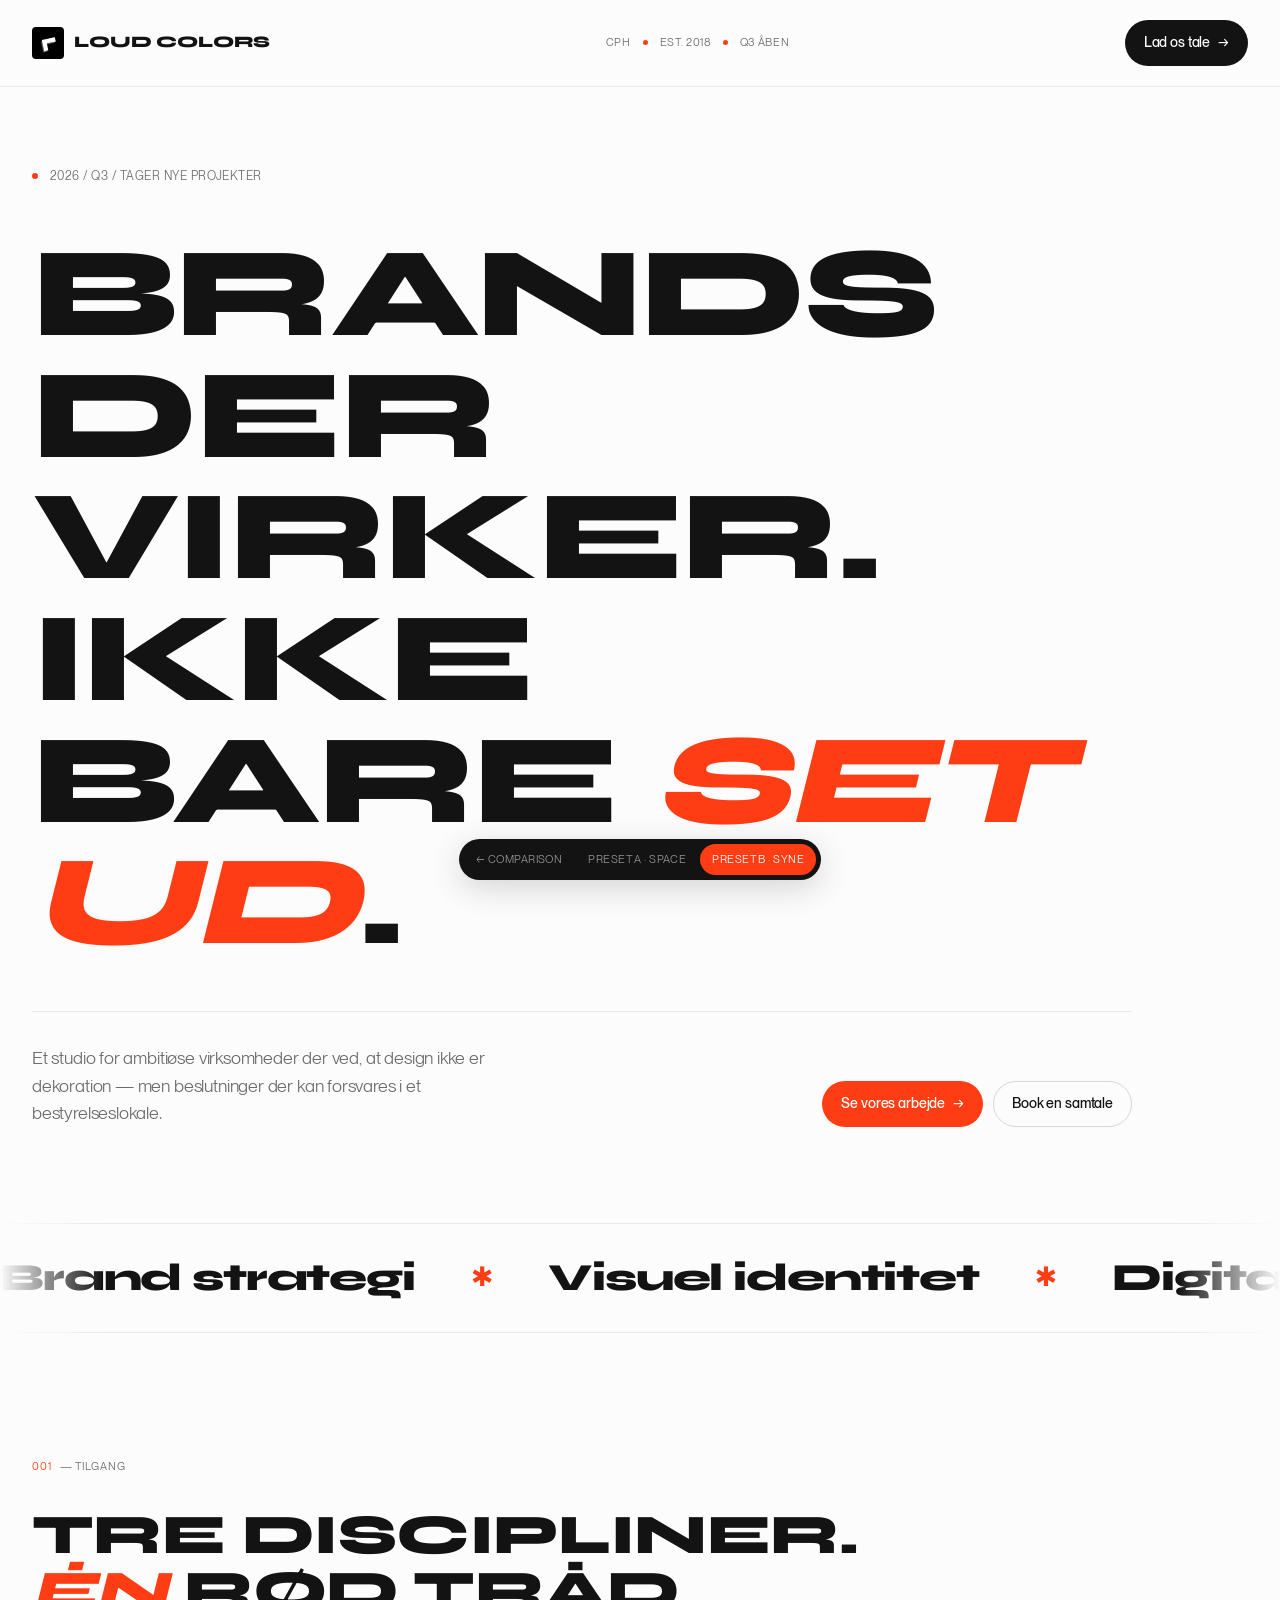
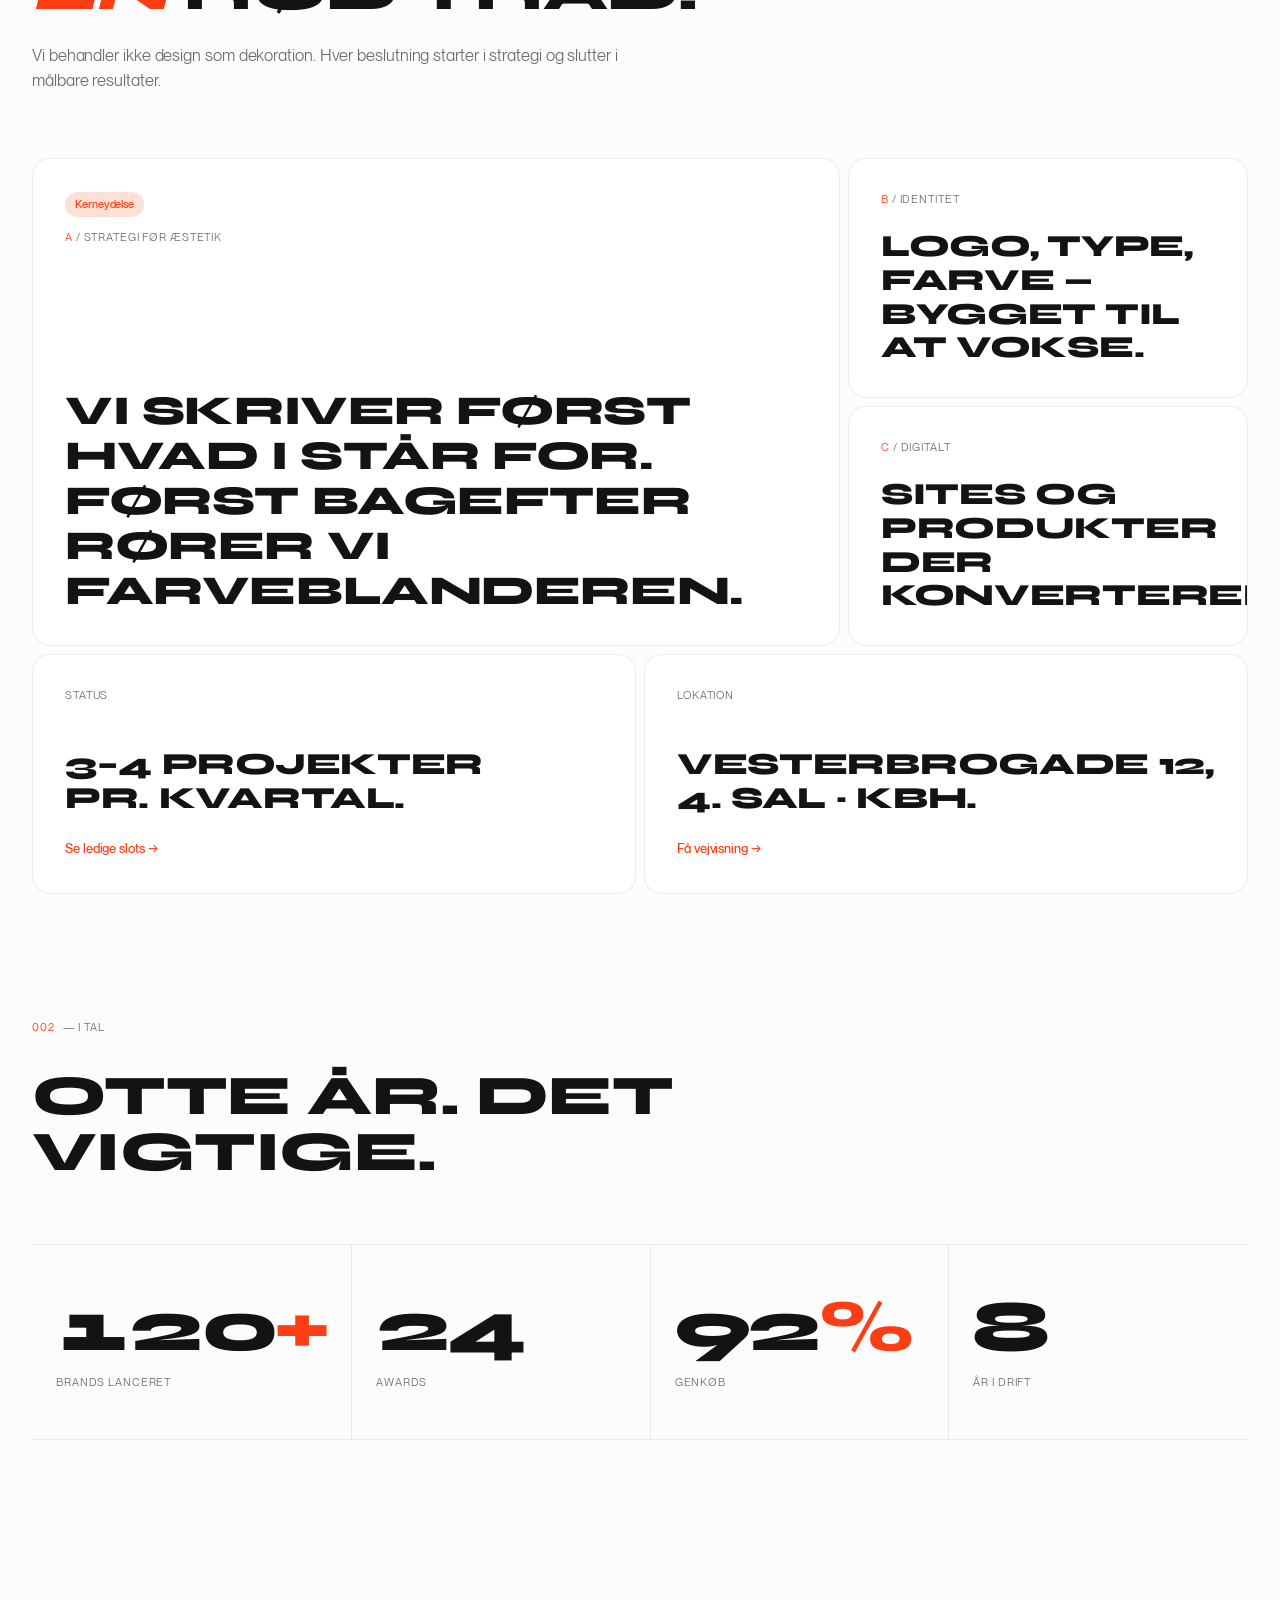
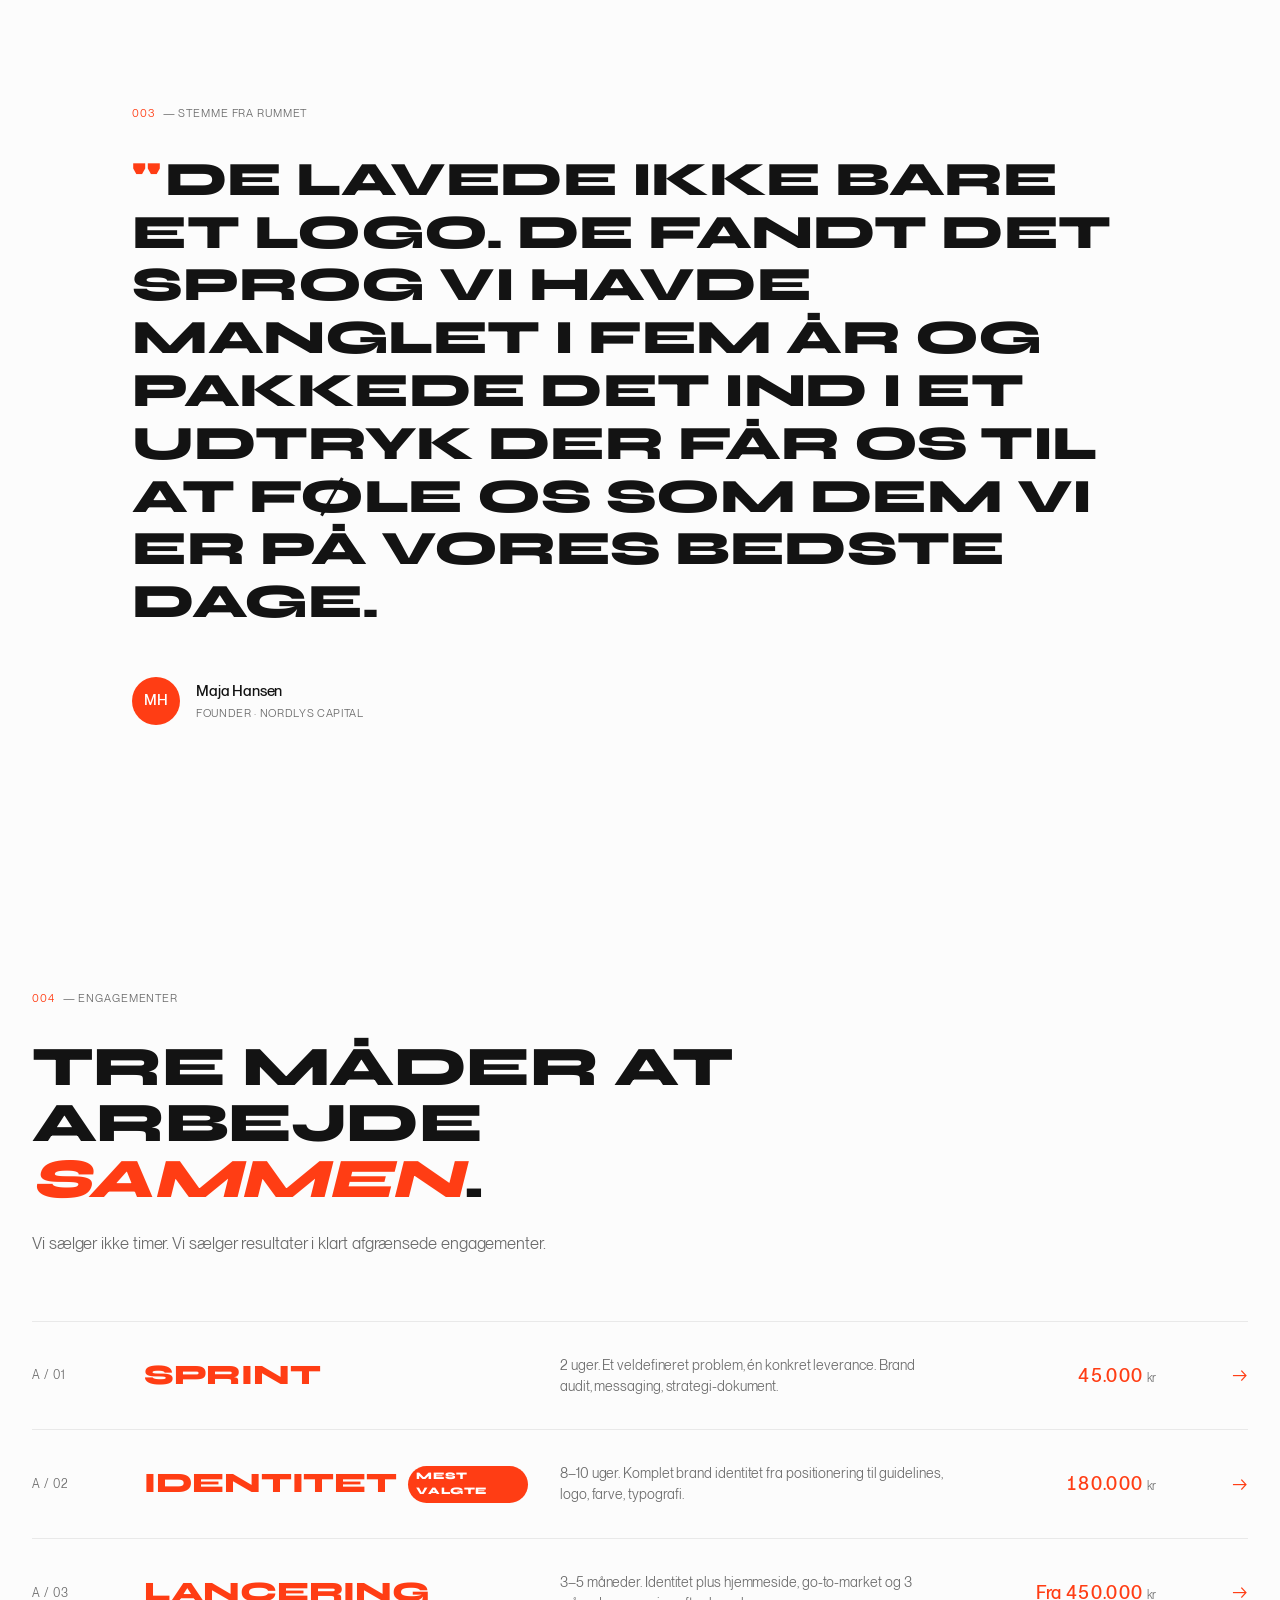
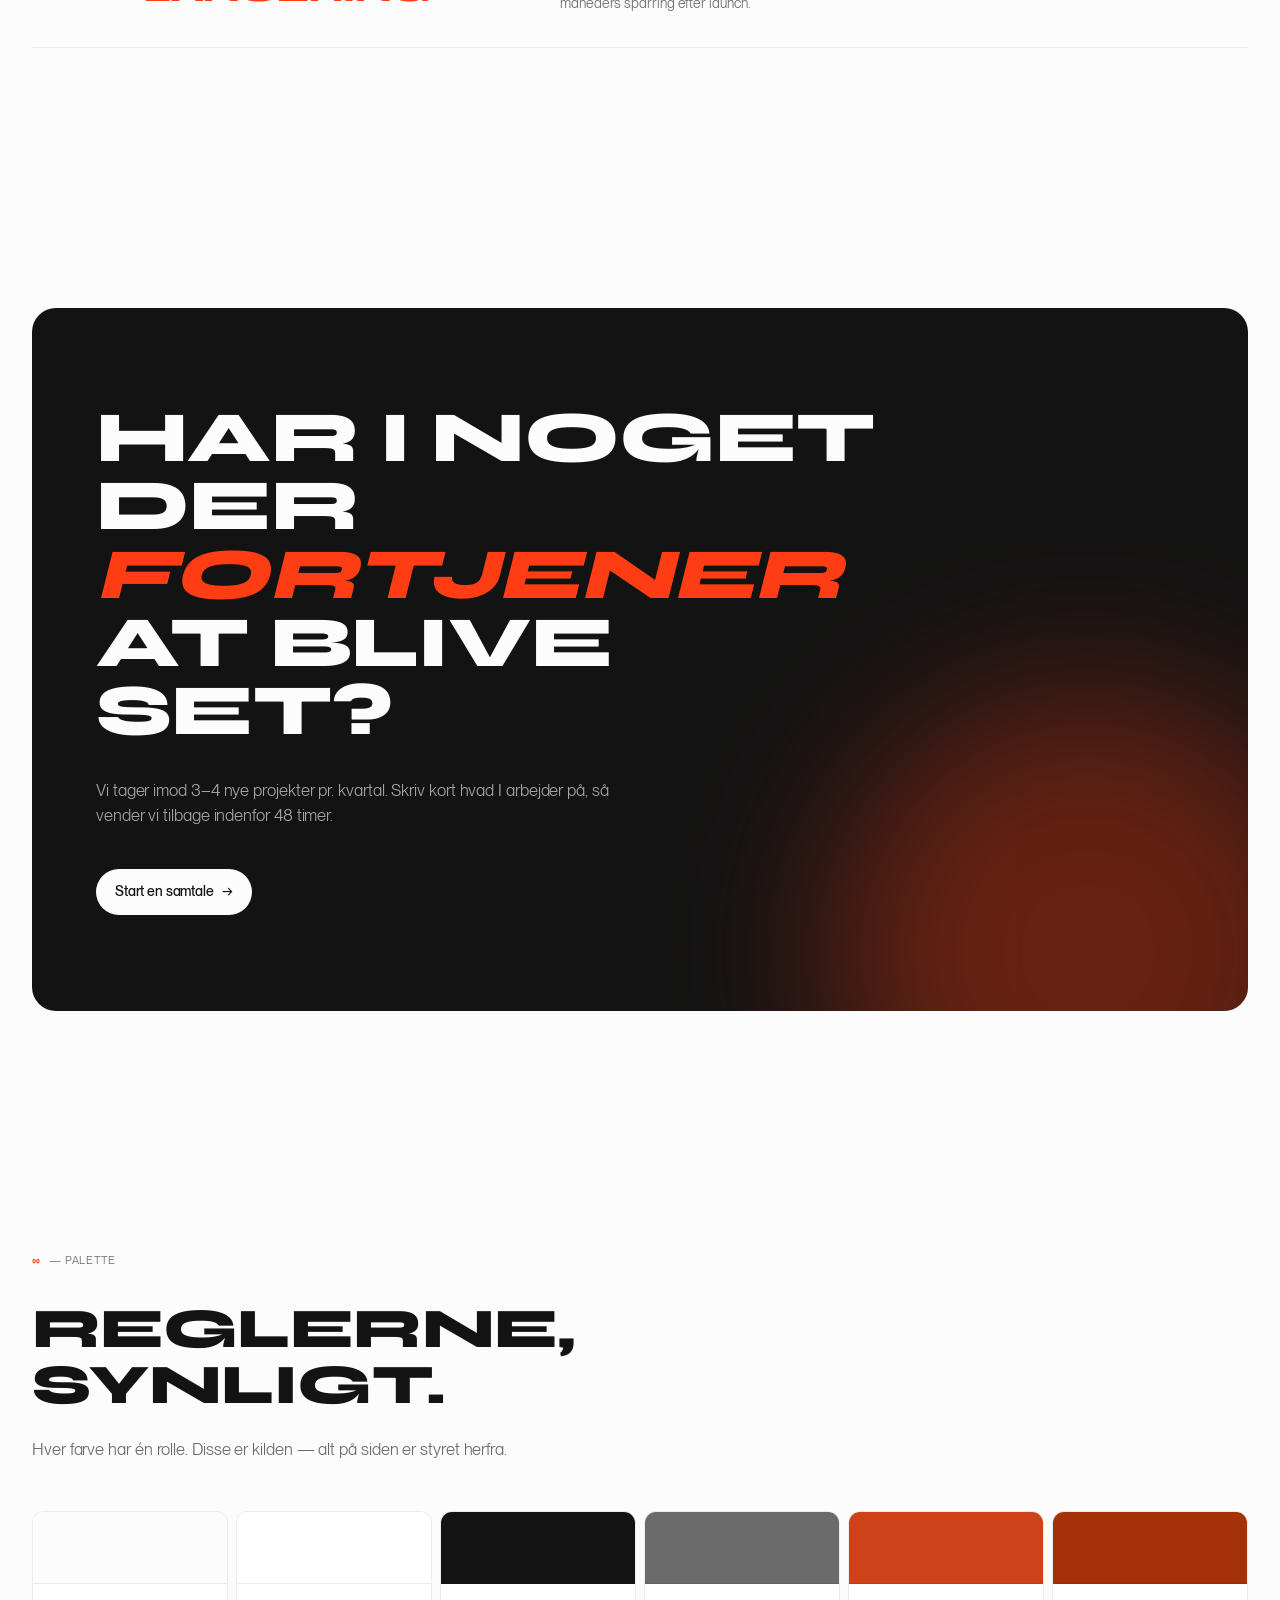
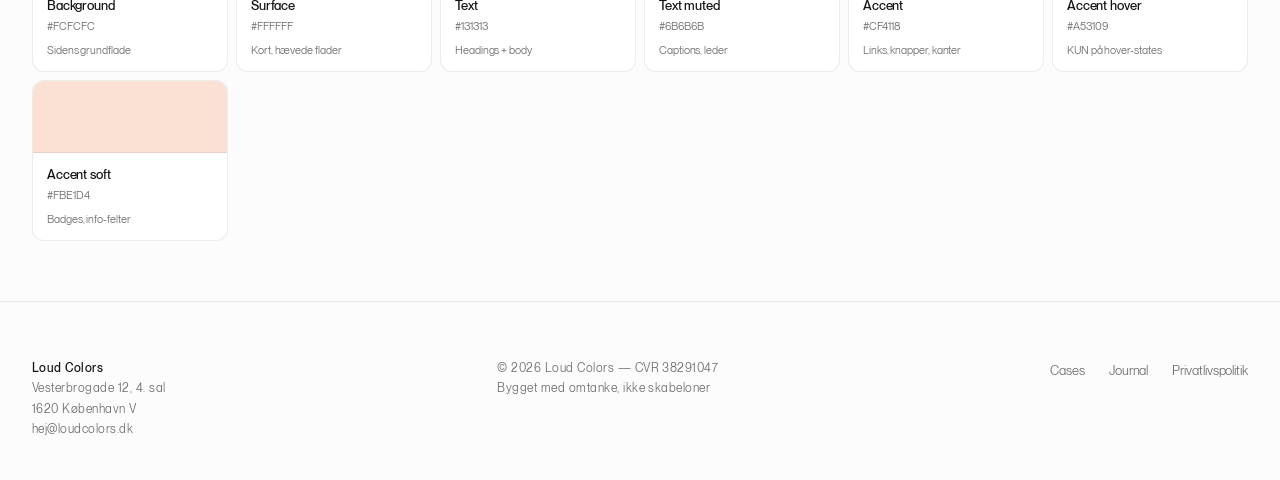
==== preview-loud-syne.html @ 5c03e39b "Rebuild Loud Colors comparison: two full-layout previews side-by-side via iframes" ====
<!DOCTYPE html>
<html lang="da">
<head>
  <meta charset="UTF-8">
  <meta name="viewport" content="width=device-width, initial-scale=1.0">
  <title>Loud Colors · Preset B (Syne + PP Neue)</title>
  <link rel="stylesheet" href="styles.css">
  <style>
    @font-face {
      font-family: 'Syne';
      src: url('fonts/Syne-ExtraBold.ttf') format('truetype');
      font-weight: 800; font-display: swap;
    }
    /* PALETTE — Loud Colors / Preset B · Syne + PP Neue + Abstract mark */
    :root {
      --bg:            #FCFCFC;
      --surface:       #FFFFFF;
      --text:          #131313;
      --text-muted:    #6B6B6B;
      --accent:        #FF3D14;
      --accent-hover:  #D62E0B;
      --accent-soft:   #FFE0D6;
      --border:        rgba(19, 19, 19, 0.08);
      --border-strong: rgba(19, 19, 19, 0.16);
      --font-heading:  'Syne', -apple-system, system-ui, sans-serif;
      --font-body:     'PP Neue Montreal', -apple-system, system-ui, sans-serif;
    }
    /* Syne headlines: uppercase, tighter line-height */
    .hero h1,
    .section-title,
    .cta-card h2,
    .engagement-name,
    .cell h3,
    .quote-text {
      text-transform: uppercase;
      letter-spacing: -0.01em;
    }
    .hero h1 { letter-spacing: -0.02em; line-height: 0.95; }
    /* Loud Colors mark + wordmark logo i nav */
    .logo-mark-block {
      display: inline-flex; align-items: center; gap: 10px;
      text-decoration: none; color: var(--text);
    }
    .logo-mark-svg {
      width: 32px; height: 32px;
      display: inline-block;
      background: #000;
      border-radius: 4px;
      padding: 4px;
    }
    .logo-mark-svg svg { width: 100%; height: 100%; display: block; }
    .logo-mark-text {
      font-family: 'Syne', sans-serif;
      font-weight: 800; font-size: 16px;
      letter-spacing: -0.01em;
      color: var(--text);
      text-transform: uppercase;
    }
  </style>
</head>
<body>

  <nav>
    <div class="container nav-inner">
      <a href="#" class="logo-mark-block">
        <span class="logo-mark-svg">
          <svg viewBox="0 0 80 80" xmlns="http://www.w3.org/2000/svg" aria-label="Loud Colors mark">
            <g transform="rotate(-12 40 40)">
              <polygon points="18,30 62,30 62,44 32,44 32,68 18,68" fill="rgba(255,255,255,0.35)"/>
              <polygon points="22,26 66,26 66,40 36,40 36,64 22,64" fill="#FCFCFC"/>
              <polygon points="48,26 66,26 66,40 56,40" fill="rgba(255,255,255,0.55)"/>
            </g>
          </svg>
        </span>
        <span class="logo-mark-text">Loud Colors</span>
      </a>
      <div class="nav-meta">
        <span>CPH</span>
        <span class="nav-meta-dot"></span>
        <span>EST. 2018</span>
        <span class="nav-meta-dot"></span>
        <span>Q3 åben</span>
      </div>
      <a href="#kontakt" class="btn btn-primary">Lad os tale <span class="arrow">→</span></a>
    </div>
  </nav>

  <header class="hero">
    <div class="container">
      <div class="hero-meta">
        <span class="hero-meta-dot"></span>
        <span>2026 / Q3 / Tager nye projekter</span>
      </div>
      <h1>Brands der<br>virker. Ikke<br>bare <em>set ud</em>.</h1>
      <div class="hero-bottom">
        <p class="hero-lede">Et studio for ambitiøse virksomheder der ved, at design ikke er dekoration — men beslutninger der kan forsvares i et bestyrelseslokale.</p>
        <div class="hero-actions">
          <a href="#tilgang" class="btn btn-accent">Se vores arbejde <span class="arrow">→</span></a>
          <a href="#kontakt" class="btn btn-secondary">Book en samtale</a>
        </div>
      </div>
    </div>
  </header>

  <div class="marquee">
    <div class="marquee-track">
      <span>Brand strategi</span><span class="ast">✱</span>
      <span>Visuel identitet</span><span class="ast">✱</span>
      <span>Digitalt design</span><span class="ast">✱</span>
      <span>Art direction</span><span class="ast">✱</span>
      <span>Editorial design</span><span class="ast">✱</span>
      <span>Type design</span><span class="ast">✱</span>
      <span>Brand strategi</span><span class="ast">✱</span>
      <span>Visuel identitet</span><span class="ast">✱</span>
      <span>Digitalt design</span><span class="ast">✱</span>
      <span>Art direction</span><span class="ast">✱</span>
      <span>Editorial design</span><span class="ast">✱</span>
      <span>Type design</span><span class="ast">✱</span>
    </div>
  </div>

  <section id="tilgang">
    <div class="container">
      <div class="section-meta"><span class="section-meta-num">001</span> — Tilgang</div>
      <h2 class="section-title">Tre discipliner. <em>Én</em> rød tråd.</h2>
      <p class="section-intro">Vi behandler ikke design som dekoration. Hver beslutning starter i strategi og slutter i målbare resultater.</p>

      <div class="bento">
        <div class="cell cell-1">
          <div>
            <div class="cell-tag">Kerneydelse</div>
            <div class="cell-label"><span class="num">A</span> / Strategi før æstetik</div>
          </div>
          <h3>Vi skriver først hvad I står for. Først bagefter rører vi farveblanderen.</h3>
        </div>

        <div class="cell cell-2">
          <div class="cell-label"><span class="num">B</span> / Identitet</div>
          <h3>Logo, type, farve — bygget til at vokse.</h3>
        </div>

        <div class="cell cell-3">
          <div class="cell-label"><span class="num">C</span> / Digitalt</div>
          <h3>Sites og produkter der konverterer.</h3>
        </div>

        <div class="cell cell-4">
          <div class="cell-label">Status</div>
          <div>
            <h3>3–4 projekter<br>pr. kvartal.</h3>
            <a href="#" class="cell-link">Se ledige slots →</a>
          </div>
        </div>

        <div class="cell cell-5">
          <div class="cell-label">Lokation</div>
          <div>
            <h3>Vesterbrogade 12,<br>4. sal · KBH.</h3>
            <a href="#" class="cell-link">Få vejvisning →</a>
          </div>
        </div>
      </div>
    </div>
  </section>

  <section style="padding-top: 0;">
    <div class="container">
      <div class="section-meta"><span class="section-meta-num">002</span> — I tal</div>
      <h2 class="section-title">Otte år. Det vigtige.</h2>

      <div class="numbers-band">
        <div class="number">
          <div class="number-value">120<em>+</em></div>
          <div class="number-label">Brands lanceret</div>
        </div>
        <div class="number">
          <div class="number-value">24</div>
          <div class="number-label">Awards</div>
        </div>
        <div class="number">
          <div class="number-value">92<em>%</em></div>
          <div class="number-label">Genkøb</div>
        </div>
        <div class="number">
          <div class="number-value">8</div>
          <div class="number-label">År i drift</div>
        </div>
      </div>
    </div>
  </section>

  <section class="quote-section">
    <div class="container-narrow">
      <div class="section-meta"><span class="section-meta-num">003</span> — Stemme fra rummet</div>
      <p class="quote-text">De lavede ikke bare et logo. De fandt det sprog vi havde manglet i fem år og pakkede det ind i et udtryk der får os til at føle os som dem vi er på vores bedste dage.</p>
      <div class="quote-author">
        <div class="quote-avatar">MH</div>
        <div>
          <div class="quote-name">Maja Hansen</div>
          <div class="quote-role">Founder · Nordlys Capital</div>
        </div>
      </div>
    </div>
  </section>

  <section id="engagementer">
    <div class="container">
      <div class="section-meta"><span class="section-meta-num">004</span> — Engagementer</div>
      <h2 class="section-title">Tre måder at arbejde <em>sammen</em>.</h2>
      <p class="section-intro">Vi sælger ikke timer. Vi sælger resultater i klart afgrænsede engagementer.</p>

      <div class="engagements">
        <a href="#" class="engagement">
          <div class="engagement-num">A / 01</div>
          <div class="engagement-name">Sprint</div>
          <div class="engagement-desc">2 uger. Et veldefineret problem, én konkret leverance. Brand audit, messaging, strategi-dokument.</div>
          <div class="engagement-price">45.000 <em>kr</em></div>
          <div class="engagement-arrow">→</div>
        </a>
        <a href="#" class="engagement engagement-featured">
          <div class="engagement-num">A / 02</div>
          <div class="engagement-name">Identitet</div>
          <div class="engagement-desc">8–10 uger. Komplet brand identitet fra positionering til guidelines, logo, farve, typografi.</div>
          <div class="engagement-price">180.000 <em>kr</em></div>
          <div class="engagement-arrow">→</div>
        </a>
        <a href="#" class="engagement">
          <div class="engagement-num">A / 03</div>
          <div class="engagement-name">Lancering</div>
          <div class="engagement-desc">3–5 måneder. Identitet plus hjemmeside, go-to-market og 3 måneders sparring efter launch.</div>
          <div class="engagement-price">Fra 450.000 <em>kr</em></div>
          <div class="engagement-arrow">→</div>
        </a>
      </div>
    </div>
  </section>

  <section class="cta-section" id="kontakt">
    <div class="container">
      <div class="cta-card">
        <h2>Har I noget der <em>fortjener</em> at blive set?</h2>
        <p>Vi tager imod 3–4 nye projekter pr. kvartal. Skriv kort hvad I arbejder på, så vender vi tilbage indenfor 48 timer.</p>
        <a href="mailto:hej@loudcolors.dk" class="btn btn-primary">Start en samtale <span class="arrow">→</span></a>
      </div>
    </div>
  </section>

  <section class="palette-section">
    <div class="container">
      <div class="section-meta"><span class="section-meta-num">∞</span> — Palette</div>
      <h2 class="section-title">Reglerne, synligt.</h2>
      <p class="section-intro">Hver farve har én rolle. Disse er kilden — alt på siden er styret herfra.</p>
      <div class="palette-grid">
        <div class="palette-item"><div class="palette-swatch" style="background: #FCFCFC;"></div><div class="palette-info"><div class="palette-name">Background</div><div class="palette-hex">#FCFCFC</div><div class="palette-use">Sidens grundflade</div></div></div>
        <div class="palette-item"><div class="palette-swatch" style="background: #FFFFFF;"></div><div class="palette-info"><div class="palette-name">Surface</div><div class="palette-hex">#FFFFFF</div><div class="palette-use">Kort, hævede flader</div></div></div>
        <div class="palette-item"><div class="palette-swatch" style="background: #131313;"></div><div class="palette-info"><div class="palette-name">Text</div><div class="palette-hex">#131313</div><div class="palette-use">Headings + body</div></div></div>
        <div class="palette-item"><div class="palette-swatch" style="background: #6B6B6B;"></div><div class="palette-info"><div class="palette-name">Text muted</div><div class="palette-hex">#6B6B6B</div><div class="palette-use">Captions, leder</div></div></div>
        <div class="palette-item"><div class="palette-swatch" style="background: #CF4118;"></div><div class="palette-info"><div class="palette-name">Accent</div><div class="palette-hex">#CF4118</div><div class="palette-use">Links, knapper, kanter</div></div></div>
        <div class="palette-item"><div class="palette-swatch" style="background: #A53109;"></div><div class="palette-info"><div class="palette-name">Accent hover</div><div class="palette-hex">#A53109</div><div class="palette-use">KUN på hover-states</div></div></div>
        <div class="palette-item"><div class="palette-swatch" style="background: #FBE1D4;"></div><div class="palette-info"><div class="palette-name">Accent soft</div><div class="palette-hex">#FBE1D4</div><div class="palette-use">Badges, info-felter</div></div></div>
      </div>
    </div>
  </section>

  <footer>
    <div class="container footer-inner">
      <div class="footer-block">
        <strong>Loud Colors</strong><br>
        Vesterbrogade 12, 4. sal<br>
        1620 København V<br>
        hej@loudcolors.dk
      </div>
      <div class="footer-block">
        © 2026 Loud Colors — CVR 38291047<br>
        Bygget med omtanke, ikke skabeloner
      </div>
      <ul class="footer-links">
        <li><a href="#">Cases</a></li>
        <li><a href="#">Journal</a></li>
        <li><a href="#">Privatlivspolitik</a></li>
      </ul>
    </div>
  </footer>

  <div class="variant-nav">
    <a href="compare-loud.html">← Comparison</a>
    <a href="preview-loud-space.html">Preset A · Space</a>
    <a href="preview-loud-syne.html" class="active">Preset B · Syne</a>
  </div>

</body>
</html>
---- styles.css ----
/* =========================================================
   ATELIER — Shared modern stylesheet
   Self-hosted PP Neue Montreal + system. Layout/components
   reference CSS variables defined per-page in :root.
   ========================================================= */

@font-face {
  font-family: 'PP Neue Montreal';
  src: url('fonts/PPNeueMontreal-Book.woff2') format('woff2');
  font-weight: 400;
  font-style: normal;
  font-display: swap;
}
@font-face {
  font-family: 'PP Neue Montreal';
  src: url('fonts/PPNeueMontreal-Medium.woff2') format('woff2');
  font-weight: 500;
  font-style: normal;
  font-display: swap;
}

/* Font defaults — kan overrides via font-switcher (script.js + localStorage) */
:root {
  --font-heading: 'PP Neue Montreal', -apple-system, BlinkMacSystemFont, system-ui, sans-serif;
  --font-body:    'PP Neue Montreal', -apple-system, BlinkMacSystemFont, system-ui, sans-serif;
  --font-mono:    var(--font-mono);
}

* { box-sizing: border-box; margin: 0; padding: 0; }
html { scroll-behavior: smooth; }

body {
  background: var(--bg);
  color: var(--text);
  font-family: var(--font-body);
  font-size: 16px;
  line-height: 1.55;
  letter-spacing: -0.005em;
  -webkit-font-smoothing: antialiased;
  -moz-osx-font-smoothing: grayscale;
  font-feature-settings: 'ss01', 'ss02', 'ss03';
}

/* Apply heading font til alle display-elementer */
.hero h1,
.section-title,
.cell h3,
.number-value,
.quote-text,
.engagement-name,
.cta-card h2,
.plan-price,
.marquee-track,
.logo {
  font-family: var(--font-heading);
}

.container { max-width: 1320px; margin: 0 auto; padding: 0 32px; }
.container-narrow { max-width: 1080px; margin: 0 auto; padding: 0 32px; }

a { color: var(--accent); text-decoration: none; transition: color 0.15s; }
a:hover { color: var(--accent-hover); }

.mono { font-family: var(--font-mono); }

/* ===== NAVIGATION (minimal, floating) ===== */
nav {
  position: sticky; top: 0; z-index: 10;
  padding: 20px 0;
  background: color-mix(in srgb, var(--bg) 88%, transparent);
  backdrop-filter: blur(14px);
  -webkit-backdrop-filter: blur(14px);
  border-bottom: 1px solid var(--border);
}
.nav-inner { display: flex; align-items: center; justify-content: space-between; gap: 24px; }
.logo {
  display: inline-flex; align-items: baseline; gap: 4px;
  font-size: 17px; font-weight: 500; letter-spacing: -0.02em;
  color: var(--text);
}
.logo:hover { color: var(--text); }
.logo .asterisk { color: var(--accent); font-size: 22px; line-height: 0; transform: translateY(2px); }
.nav-meta {
  display: none;
  font-family: var(--font-mono);
  font-size: 11px; letter-spacing: 0.06em; text-transform: uppercase;
  color: var(--text-muted);
}
@media (min-width: 720px) { .nav-meta { display: inline-flex; gap: 12px; align-items: center; } }
.nav-meta-dot { width: 5px; height: 5px; border-radius: 50%; background: var(--accent); }

/* ===== BUTTONS ===== */
.btn {
  display: inline-flex; align-items: center; gap: 8px;
  padding: 11px 18px; border-radius: 999px;
  font-size: 14px; font-weight: 500; font-family: inherit;
  letter-spacing: -0.01em;
  cursor: pointer; border: 1px solid transparent;
  transition: background 0.15s, color 0.15s, border-color 0.15s, transform 0.05s;
}
.btn:active { transform: translateY(1px); }
.btn-primary { background: var(--text); color: var(--bg); }
.btn-primary:hover { background: var(--accent); color: var(--surface); }
.btn-secondary { background: transparent; color: var(--text); border-color: var(--border-strong); }
.btn-secondary:hover { background: var(--text); color: var(--bg); border-color: var(--text); }
.btn-accent { background: var(--accent); color: var(--surface); }
.btn-accent:hover { background: var(--accent-hover); color: var(--surface); }
.btn .arrow { transition: transform 0.15s; }
.btn:hover .arrow { transform: translateX(3px); }

/* ===== HERO ===== */
.hero { padding: 80px 0 96px; position: relative; }
.hero-meta {
  display: flex; align-items: center; gap: 12px;
  font-family: var(--font-mono);
  font-size: 12px; letter-spacing: 0.04em; text-transform: uppercase;
  color: var(--text-muted);
  margin-bottom: 48px;
}
.hero-meta-dot { width: 6px; height: 6px; border-radius: 50%; background: var(--accent); animation: pulse 2s infinite; }
@keyframes pulse { 0%,100%{opacity:1} 50%{opacity:0.35} }
.hero h1 {
  font-size: clamp(3rem, 10vw, 8rem);
  font-weight: 500;
  letter-spacing: -0.05em;
  line-height: 0.92;
  margin-bottom: 48px;
  max-width: 1200px;
}
.hero h1 em { color: var(--accent); font-style: italic; }
.hero-bottom {
  display: grid; grid-template-columns: 1fr 1fr; gap: 64px;
  align-items: end; max-width: 1100px;
  border-top: 1px solid var(--border); padding-top: 32px;
}
.hero-lede {
  font-size: clamp(1.05rem, 1.4vw, 1.2rem);
  color: var(--text-muted); max-width: 480px;
  letter-spacing: -0.01em;
}
.hero-actions { display: flex; gap: 10px; flex-wrap: wrap; justify-self: end; }
@media (max-width: 720px) {
  .hero-bottom { grid-template-columns: 1fr; gap: 24px; }
  .hero-actions { justify-self: start; }
}

/* ===== MARQUEE ===== */
.marquee {
  overflow: hidden; position: relative;
  border-top: 1px solid var(--border); border-bottom: 1px solid var(--border);
  padding: 24px 0;
  mask-image: linear-gradient(90deg, transparent, #000 8%, #000 92%, transparent);
  -webkit-mask-image: linear-gradient(90deg, transparent, #000 8%, #000 92%, transparent);
}
.marquee-track {
  display: flex; gap: 56px; align-items: center;
  white-space: nowrap;
  animation: scroll 40s linear infinite;
  font-size: clamp(1.5rem, 3vw, 2.5rem);
  font-weight: 500; letter-spacing: -0.03em;
}
.marquee-track span:not(.ast) { color: var(--text); }
.marquee-track .ast { color: var(--accent); font-size: 0.7em; }
@keyframes scroll {
  from { transform: translateX(0); }
  to { transform: translateX(-50%); }
}

/* ===== SECTIONS (generic) ===== */
section { padding: 120px 0; }
.section-meta {
  display: inline-flex; align-items: center; gap: 8px;
  font-family: var(--font-mono);
  font-size: 11px; letter-spacing: 0.08em; text-transform: uppercase;
  color: var(--text-muted); margin-bottom: 32px;
}
.section-meta-num { color: var(--accent); }
.section-title {
  font-size: clamp(2rem, 5vw, 3.5rem);
  font-weight: 500; letter-spacing: -0.035em; line-height: 1.0;
  max-width: 880px; margin-bottom: 24px;
}
.section-title em { color: var(--accent); font-style: italic; }
.section-intro {
  color: var(--text-muted); max-width: 620px;
  font-size: clamp(1rem, 1.3vw, 1.1rem); letter-spacing: -0.005em;
}

/* ===== BENTO GRID (asymmetric, modern) ===== */
.bento {
  display: grid;
  grid-template-columns: repeat(6, 1fr);
  grid-auto-rows: minmax(240px, auto);
  gap: 8px;
  margin-top: 64px;
}
.cell {
  background: var(--surface);
  border: 1px solid var(--border);
  border-radius: 18px;
  padding: 32px;
  display: flex; flex-direction: column; justify-content: space-between;
  transition: border-color 0.2s, transform 0.2s;
  position: relative; overflow: hidden;
}
.cell:hover { border-color: var(--accent); }
.cell-1 { grid-column: span 4; grid-row: span 2; }
.cell-2 { grid-column: span 2; }
.cell-3 { grid-column: span 2; }
.cell-4 { grid-column: span 3; }
.cell-5 { grid-column: span 3; }
.cell-label {
  font-family: var(--font-mono);
  font-size: 11px; letter-spacing: 0.08em; text-transform: uppercase;
  color: var(--text-muted);
}
.cell-label .num { color: var(--accent); }
.cell h3 {
  font-size: clamp(1.3rem, 2.4vw, 2rem);
  font-weight: 500; letter-spacing: -0.025em; line-height: 1.1;
  margin-top: auto;
}
.cell-1 h3 { font-size: clamp(1.8rem, 3.2vw, 2.6rem); max-width: 90%; }
.cell p { color: var(--text-muted); font-size: 14.5px; line-height: 1.5; margin-top: 16px; max-width: 90%; }
.cell-link {
  display: inline-flex; align-items: center; gap: 4px;
  margin-top: 24px;
  font-size: 13px; font-weight: 500; color: var(--accent);
  transition: gap 0.15s;
}
.cell-link:hover { gap: 8px; color: var(--accent-hover); }
.cell-tag {
  display: inline-flex; align-items: center; gap: 6px;
  background: var(--accent-soft); color: var(--accent);
  padding: 4px 10px; border-radius: 999px;
  font-size: 11px; font-weight: 500;
  align-self: flex-start; margin-bottom: 12px;
}
@media (max-width: 980px) {
  .bento { grid-template-columns: repeat(2, 1fr); }
  .cell-1, .cell-2, .cell-3, .cell-4, .cell-5 { grid-column: span 2; grid-row: span 1; }
}

/* ===== BIG NUMBERS BAND ===== */
.numbers-band {
  display: grid; grid-template-columns: repeat(4, 1fr);
  border-top: 1px solid var(--border); border-bottom: 1px solid var(--border);
  margin-top: 64px;
}
.number {
  padding: 48px 24px;
  border-right: 1px solid var(--border);
}
.number:last-child { border-right: none; }
.number-value {
  font-size: clamp(2.5rem, 6vw, 4.5rem);
  font-weight: 500; letter-spacing: -0.045em; line-height: 0.95;
  color: var(--text); margin-bottom: 12px;
  font-variant-numeric: tabular-nums;
}
.number-value em { color: var(--accent); font-style: normal; }
.number-label {
  font-family: var(--font-mono);
  font-size: 11px; letter-spacing: 0.08em; text-transform: uppercase;
  color: var(--text-muted);
}
@media (max-width: 720px) {
  .numbers-band { grid-template-columns: repeat(2, 1fr); }
  .number:nth-child(2n) { border-right: none; }
  .number:nth-child(-n+2) { border-bottom: 1px solid var(--border); }
}

/* ===== QUOTE ===== */
.quote-section { padding: 140px 0; }
.quote-text {
  font-size: clamp(1.8rem, 4vw, 3rem);
  font-weight: 500; letter-spacing: -0.035em; line-height: 1.1;
  max-width: 1100px; margin-bottom: 48px;
}
.quote-text::before { content: '"'; color: var(--accent); margin-right: 4px; }
.quote-author { display: flex; align-items: center; gap: 16px; }
.quote-avatar {
  width: 48px; height: 48px; border-radius: 50%;
  background: var(--accent); color: var(--surface);
  display: flex; align-items: center; justify-content: center;
  font-weight: 500; font-size: 15px;
}
.quote-name { font-weight: 500; font-size: 15px; letter-spacing: -0.01em; }
.quote-role {
  font-family: var(--font-mono);
  font-size: 11px; letter-spacing: 0.06em; text-transform: uppercase;
  color: var(--text-muted); margin-top: 2px;
}

/* ===== ENGAGEMENTS (table-style modern list) ===== */
.engagements { margin-top: 64px; border-top: 1px solid var(--border); }
.engagement {
  display: grid; grid-template-columns: 80px 1fr 1fr 180px 60px;
  gap: 32px; align-items: center;
  padding: 32px 0;
  border-bottom: 1px solid var(--border);
  transition: padding 0.2s;
  position: relative;
}
.engagement::before {
  content: ''; position: absolute; left: 0; top: 0; bottom: 0;
  width: 0; background: var(--accent); transition: width 0.2s;
}
.engagement:hover { padding-left: 24px; }
.engagement:hover::before { width: 3px; }
.engagement-num {
  font-family: var(--font-mono);
  font-size: 12px; letter-spacing: 0.06em; color: var(--text-muted);
}
.engagement-name { font-size: clamp(1.3rem, 2.2vw, 1.8rem); font-weight: 500; letter-spacing: -0.025em; }
.engagement-desc { color: var(--text-muted); font-size: 14px; line-height: 1.5; }
.engagement-price { font-size: 18px; font-weight: 500; letter-spacing: -0.02em; text-align: right; font-variant-numeric: tabular-nums; }
.engagement-price em { font-style: normal; font-size: 12px; color: var(--text-muted); font-weight: 400; }
.engagement-arrow {
  display: flex; align-items: center; justify-content: flex-end;
  color: var(--accent); transition: transform 0.15s;
  font-size: 20px;
}
.engagement:hover .engagement-arrow { transform: translateX(6px); }
.engagement-featured .engagement-name { display: inline-flex; align-items: center; gap: 12px; }
.engagement-featured .engagement-name::after {
  content: 'Mest valgte';
  background: var(--accent); color: var(--surface);
  font-size: 10px; font-weight: 500; letter-spacing: 0.06em; text-transform: uppercase;
  padding: 3px 8px; border-radius: 999px;
}
@media (max-width: 900px) {
  .engagement { grid-template-columns: 1fr; gap: 8px; padding: 24px 0; }
  .engagement-arrow, .engagement-num { display: none; }
  .engagement-price { text-align: left; }
}

/* ===== DARK CTA ===== */
.cta-section { padding: 140px 0; }
.cta-card {
  background: var(--text); color: var(--bg);
  padding: 96px 64px; border-radius: 24px;
  position: relative; overflow: hidden;
}
.cta-card::after {
  content: ''; position: absolute;
  bottom: -200px; right: -100px;
  width: 520px; height: 520px; border-radius: 50%;
  background: var(--accent); opacity: 0.35;
  filter: blur(80px);
}
.cta-card h2 {
  font-size: clamp(2.2rem, 6vw, 4.5rem);
  font-weight: 500; letter-spacing: -0.045em; line-height: 0.95;
  max-width: 800px; margin-bottom: 32px;
  position: relative; z-index: 1;
}
.cta-card h2 em { color: var(--accent); font-style: italic; }
.cta-card p {
  font-size: clamp(1rem, 1.3vw, 1.15rem);
  color: rgba(252, 252, 252, 0.62);
  max-width: 540px; margin-bottom: 40px;
  position: relative; z-index: 1;
}
.cta-card .btn { position: relative; z-index: 1; }
.cta-card .btn-primary { background: var(--bg); color: var(--text); }
.cta-card .btn-primary:hover { background: var(--accent); color: var(--surface); }
@media (max-width: 720px) {
  .cta-card { padding: 56px 32px; }
}

/* ===== PALETTE LEGEND ===== */
.palette-section { padding: 96px 0 60px; }
.palette-grid {
  display: grid; grid-template-columns: repeat(auto-fit, minmax(180px, 1fr));
  gap: 8px; margin-top: 48px;
}
.palette-item {
  border: 1px solid var(--border); border-radius: 12px; overflow: hidden;
  background: var(--surface);
}
.palette-swatch { height: 72px; border-bottom: 1px solid var(--border); }
.palette-info { padding: 12px 14px; }
.palette-name { font-size: 13px; font-weight: 500; letter-spacing: -0.01em; }
.palette-hex {
  font-family: var(--font-mono);
  font-size: 11px; color: var(--text-muted); margin: 2px 0 8px;
}
.palette-use { font-size: 11px; color: var(--text-muted); line-height: 1.45; }

/* ===== FOOTER ===== */
footer {
  border-top: 1px solid var(--border);
  padding: 56px 0 40px;
}
.footer-inner {
  display: flex; align-items: flex-start; justify-content: space-between;
  gap: 32px; flex-wrap: wrap;
}
.footer-block {
  font-family: var(--font-mono);
  font-size: 12px; letter-spacing: 0.04em; color: var(--text-muted);
  line-height: 1.7;
}
.footer-block strong { color: var(--text); font-weight: 500; }
.footer-links { display: flex; gap: 24px; list-style: none; }
.footer-links a { color: var(--text-muted); font-size: 13px; }
.footer-links a:hover { color: var(--accent); }

/* ===== VARIANT NAV (fixed bottom switcher) ===== */
.variant-nav {
  position: fixed; bottom: 20px; left: 50%; transform: translateX(-50%);
  background: var(--text); color: var(--bg);
  padding: 5px; border-radius: 999px;
  display: flex; gap: 2px; z-index: 100;
  font-size: 11px; font-family: var(--font-mono);
  letter-spacing: 0.04em; text-transform: uppercase;
  box-shadow: 0 8px 32px rgba(0,0,0,0.16);
  max-width: calc(100vw - 32px);
  overflow-x: auto;
  scrollbar-width: none;
}
.variant-nav::-webkit-scrollbar { display: none; }
.variant-nav a {
  color: rgba(252, 252, 252, 0.55);
  padding: 7px 12px; border-radius: 999px;
  white-space: nowrap; flex-shrink: 0;
  transition: color 0.15s, background 0.15s;
}
.variant-nav a.active { background: var(--accent); color: var(--surface); }
.variant-nav a:hover:not(.active) { color: var(--bg); }

/* ===== FONT SWITCHER (top-right floating panel) ===== */
.font-switcher {
  position: fixed; top: 20px; right: 20px; z-index: 100;
  background: var(--text); color: var(--bg);
  padding: 10px 12px; border-radius: 14px;
  box-shadow: 0 8px 32px rgba(0, 0, 0, 0.16);
  font-family: var(--font-mono);
  font-size: 11px;
  display: flex; flex-direction: column; gap: 6px;
  max-width: calc(100vw - 40px);
}
.font-switcher-row {
  display: flex; align-items: center; gap: 4px; flex-wrap: nowrap;
}
.font-switcher-label {
  font-size: 10px; letter-spacing: 0.08em; text-transform: uppercase;
  color: rgba(252, 252, 252, 0.45);
  width: 42px; flex-shrink: 0;
}
.font-switcher-pill {
  font-family: inherit; font-size: 11px;
  letter-spacing: 0.04em; text-transform: uppercase;
  padding: 5px 10px; border-radius: 999px;
  color: rgba(252, 252, 252, 0.55);
  background: transparent; border: none; cursor: pointer;
  white-space: nowrap; transition: color 0.15s, background 0.15s;
}
.font-switcher-pill:hover:not(.active) { color: var(--bg); }
.font-switcher-pill.active { background: var(--accent); color: var(--surface); }
@media (max-width: 980px) {
  .font-switcher { top: auto; bottom: 80px; right: 12px; padding: 8px 10px; }
  .font-switcher-pill { padding: 4px 8px; font-size: 10px; }
}

/* ===== FOCUS ===== */
a:focus-visible, button:focus-visible {
  outline: 2px solid var(--accent); outline-offset: 3px; border-radius: 4px;
}

/* ===== MOBILE ===== */
@media (max-width: 720px) {
  .container, .container-narrow { padding: 0 20px; }
  .hero { padding: 56px 0 64px; }
  section { padding: 72px 0; }
  .cta-section, .quote-section { padding: 80px 0; }
}
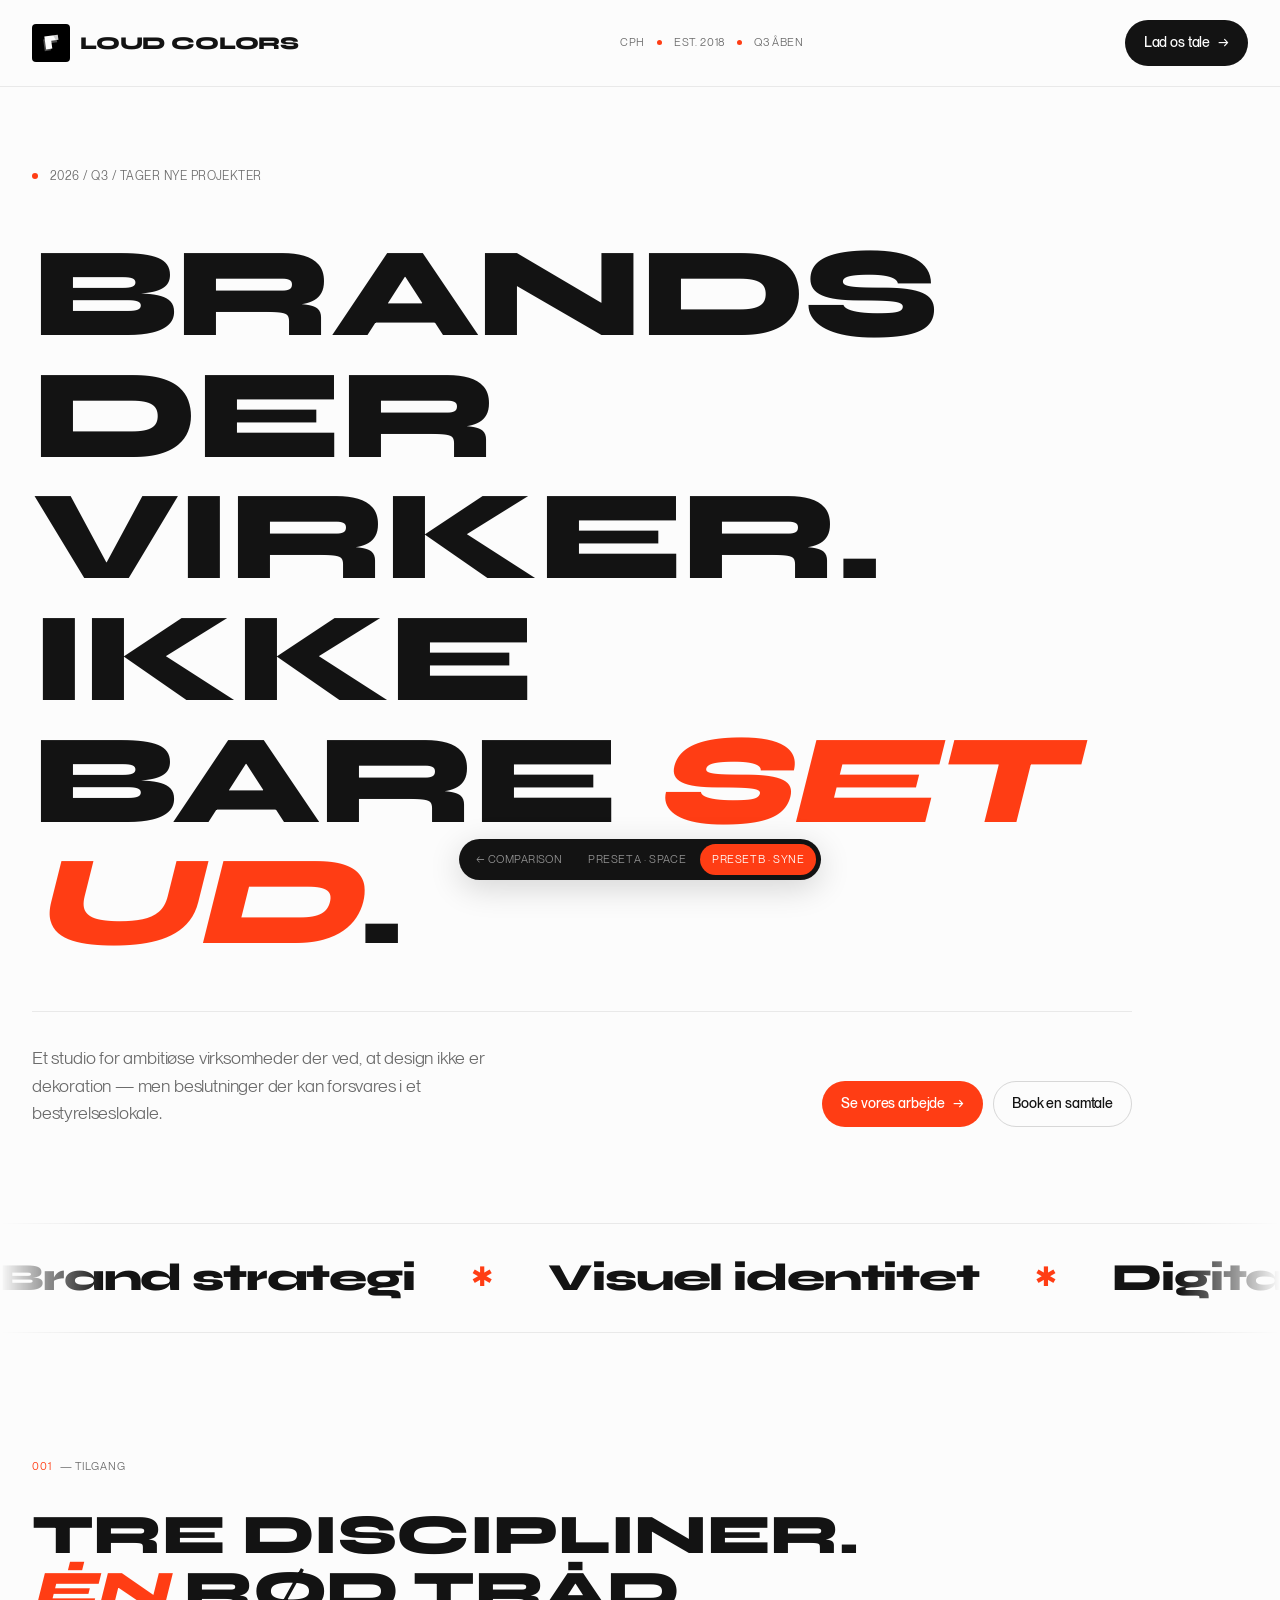
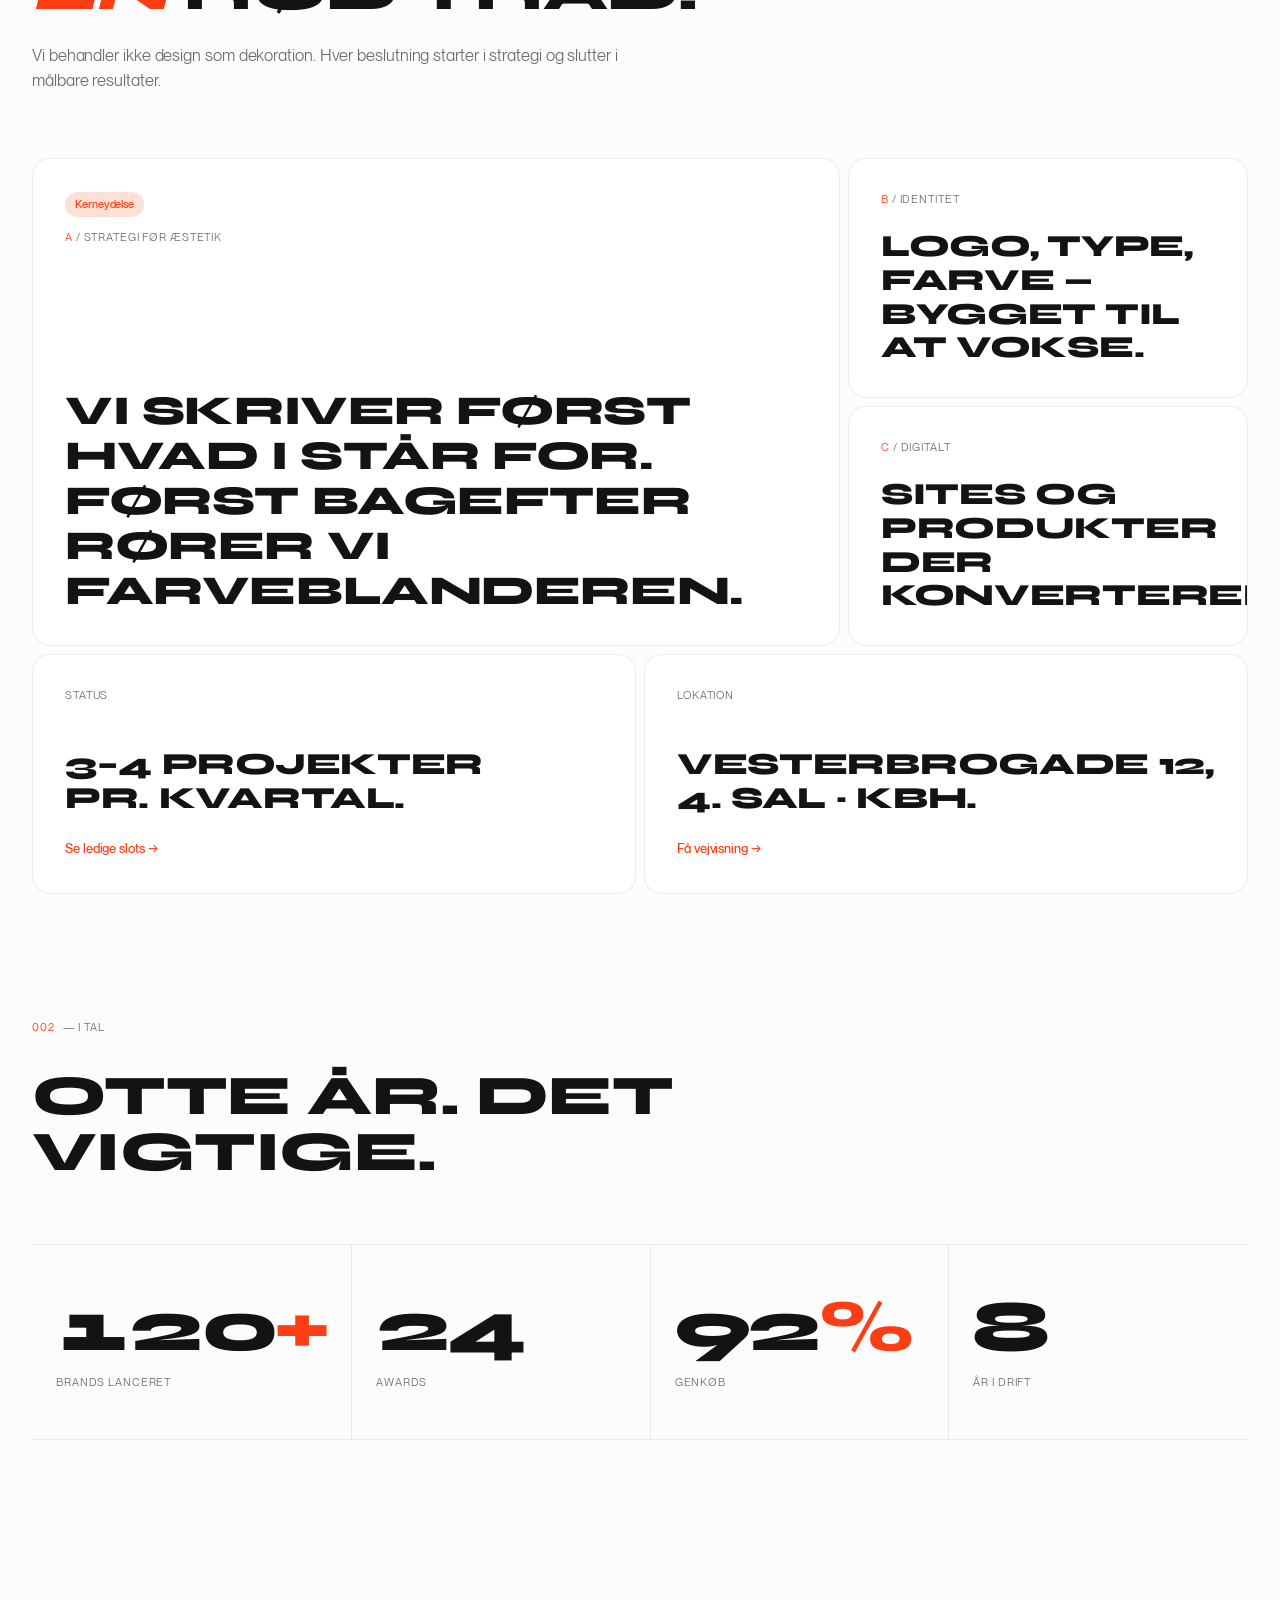
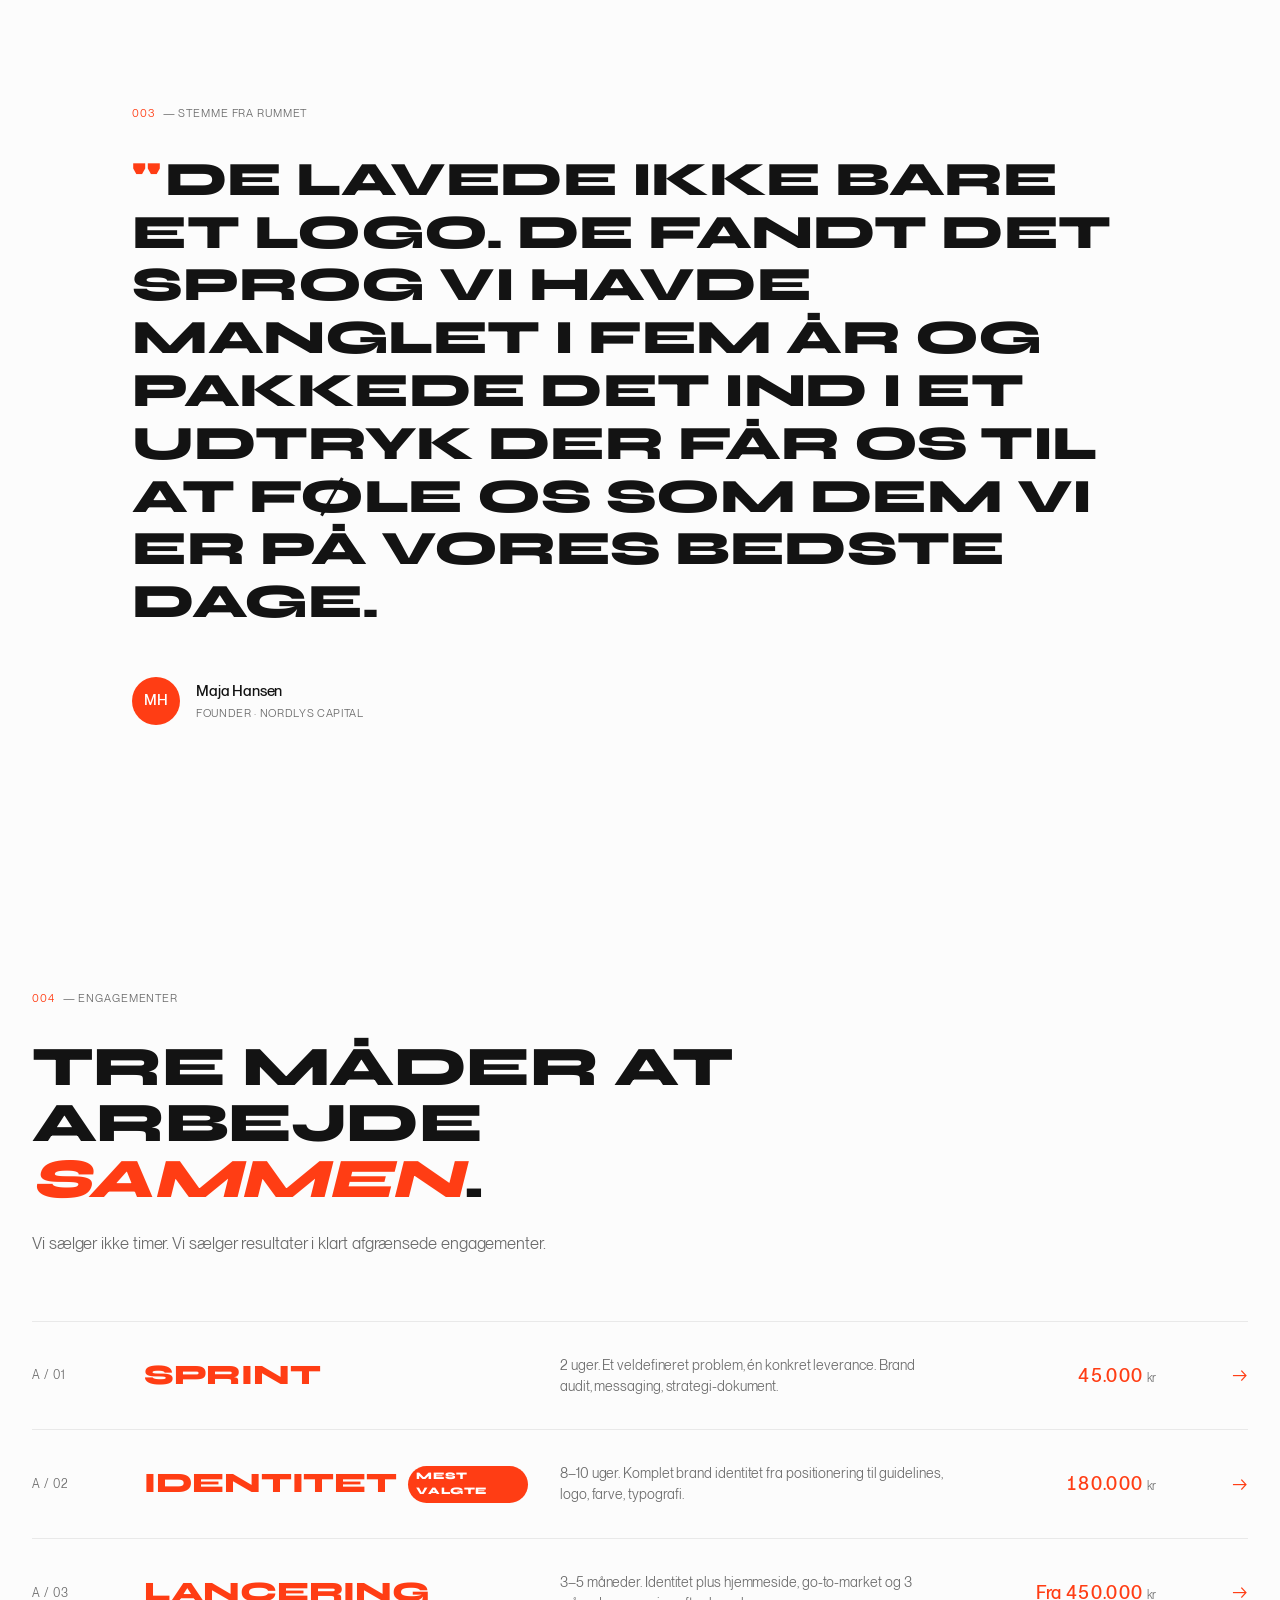
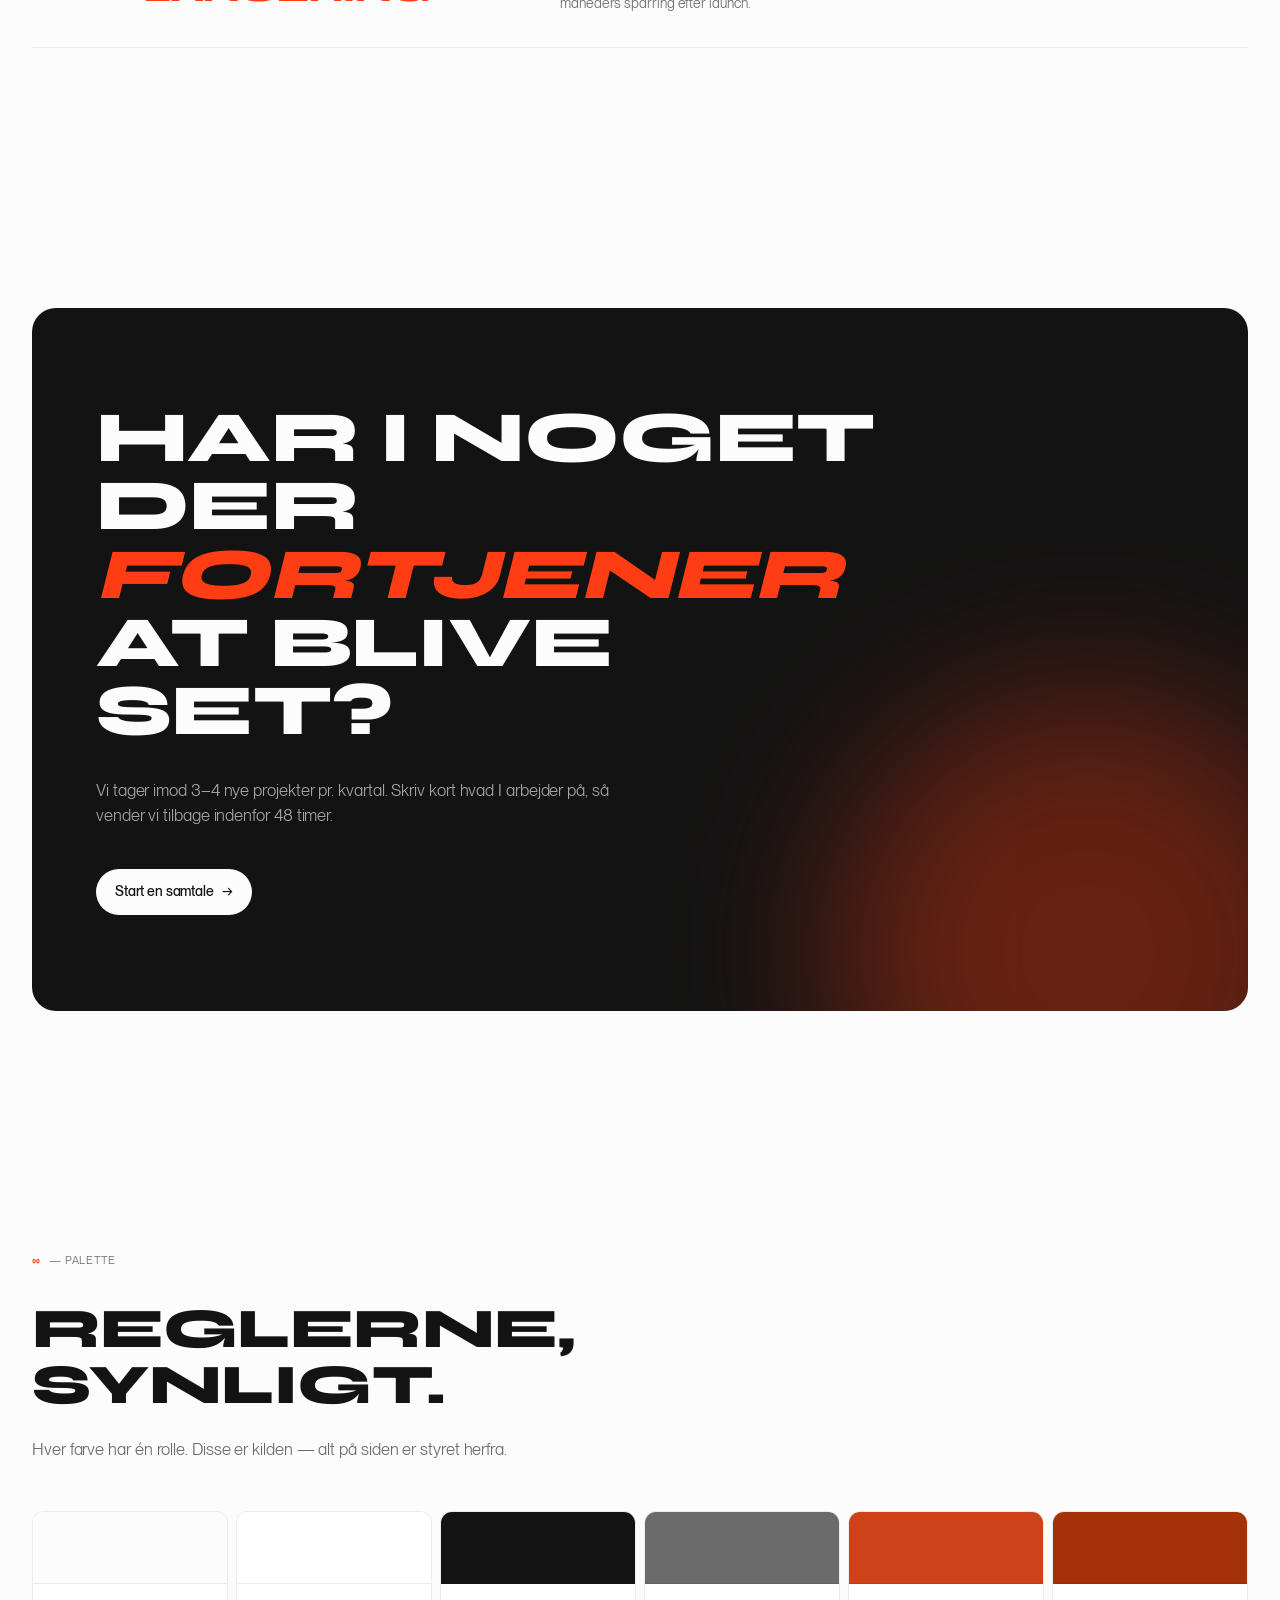
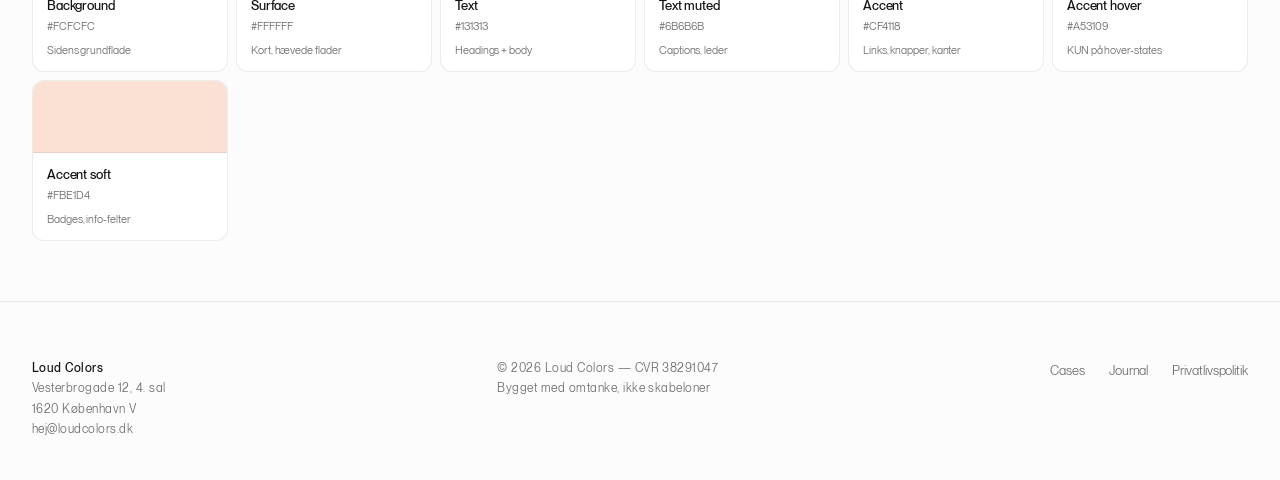
==== commit 6840aafc: "Fix Preset B logo: redesign SVG mark with safer viewBox + larger container" ====
--- a/preview-loud-syne.html
+++ b/preview-loud-syne.html
@@ -42,19 +42,24 @@
       text-decoration: none; color: var(--text);
     }
     .logo-mark-svg {
-      width: 32px; height: 32px;
-      display: inline-block;
+      width: 38px; height: 38px;
+      display: inline-flex; align-items: center; justify-content: center;
       background: #000;
       border-radius: 4px;
-      padding: 4px;
-    }
-    .logo-mark-svg svg { width: 100%; height: 100%; display: block; }
+      flex-shrink: 0;
+    }
+    .logo-mark-svg svg {
+      width: 26px; height: 26px;
+      display: block;
+      overflow: visible;
+    }
     .logo-mark-text {
       font-family: 'Syne', sans-serif;
-      font-weight: 800; font-size: 16px;
+      font-weight: 800; font-size: 18px;
       letter-spacing: -0.01em;
       color: var(--text);
       text-transform: uppercase;
+      line-height: 1;
     }
   </style>
 </head>
@@ -64,11 +69,14 @@
     <div class="container nav-inner">
       <a href="#" class="logo-mark-block">
         <span class="logo-mark-svg">
-          <svg viewBox="0 0 80 80" xmlns="http://www.w3.org/2000/svg" aria-label="Loud Colors mark">
-            <g transform="rotate(-12 40 40)">
-              <polygon points="18,30 62,30 62,44 32,44 32,68 18,68" fill="rgba(255,255,255,0.35)"/>
-              <polygon points="22,26 66,26 66,40 36,40 36,64 22,64" fill="#FCFCFC"/>
-              <polygon points="48,26 66,26 66,40 56,40" fill="rgba(255,255,255,0.55)"/>
+          <svg viewBox="0 0 100 100" xmlns="http://www.w3.org/2000/svg" aria-label="Loud Colors mark">
+            <g transform="rotate(-8 50 50)">
+              <!-- shadow / offset layer -->
+              <polygon points="22,32 74,32 74,50 46,50 46,78 22,78" fill="rgba(255,255,255,0.30)"/>
+              <!-- main L shape -->
+              <polygon points="28,22 80,22 80,42 52,42 52,72 28,72" fill="#FCFCFC"/>
+              <!-- diagonal cut accent on top right -->
+              <polygon points="62,22 80,22 80,42 70,42" fill="rgba(0,0,0,0.18)"/>
             </g>
           </svg>
         </span>
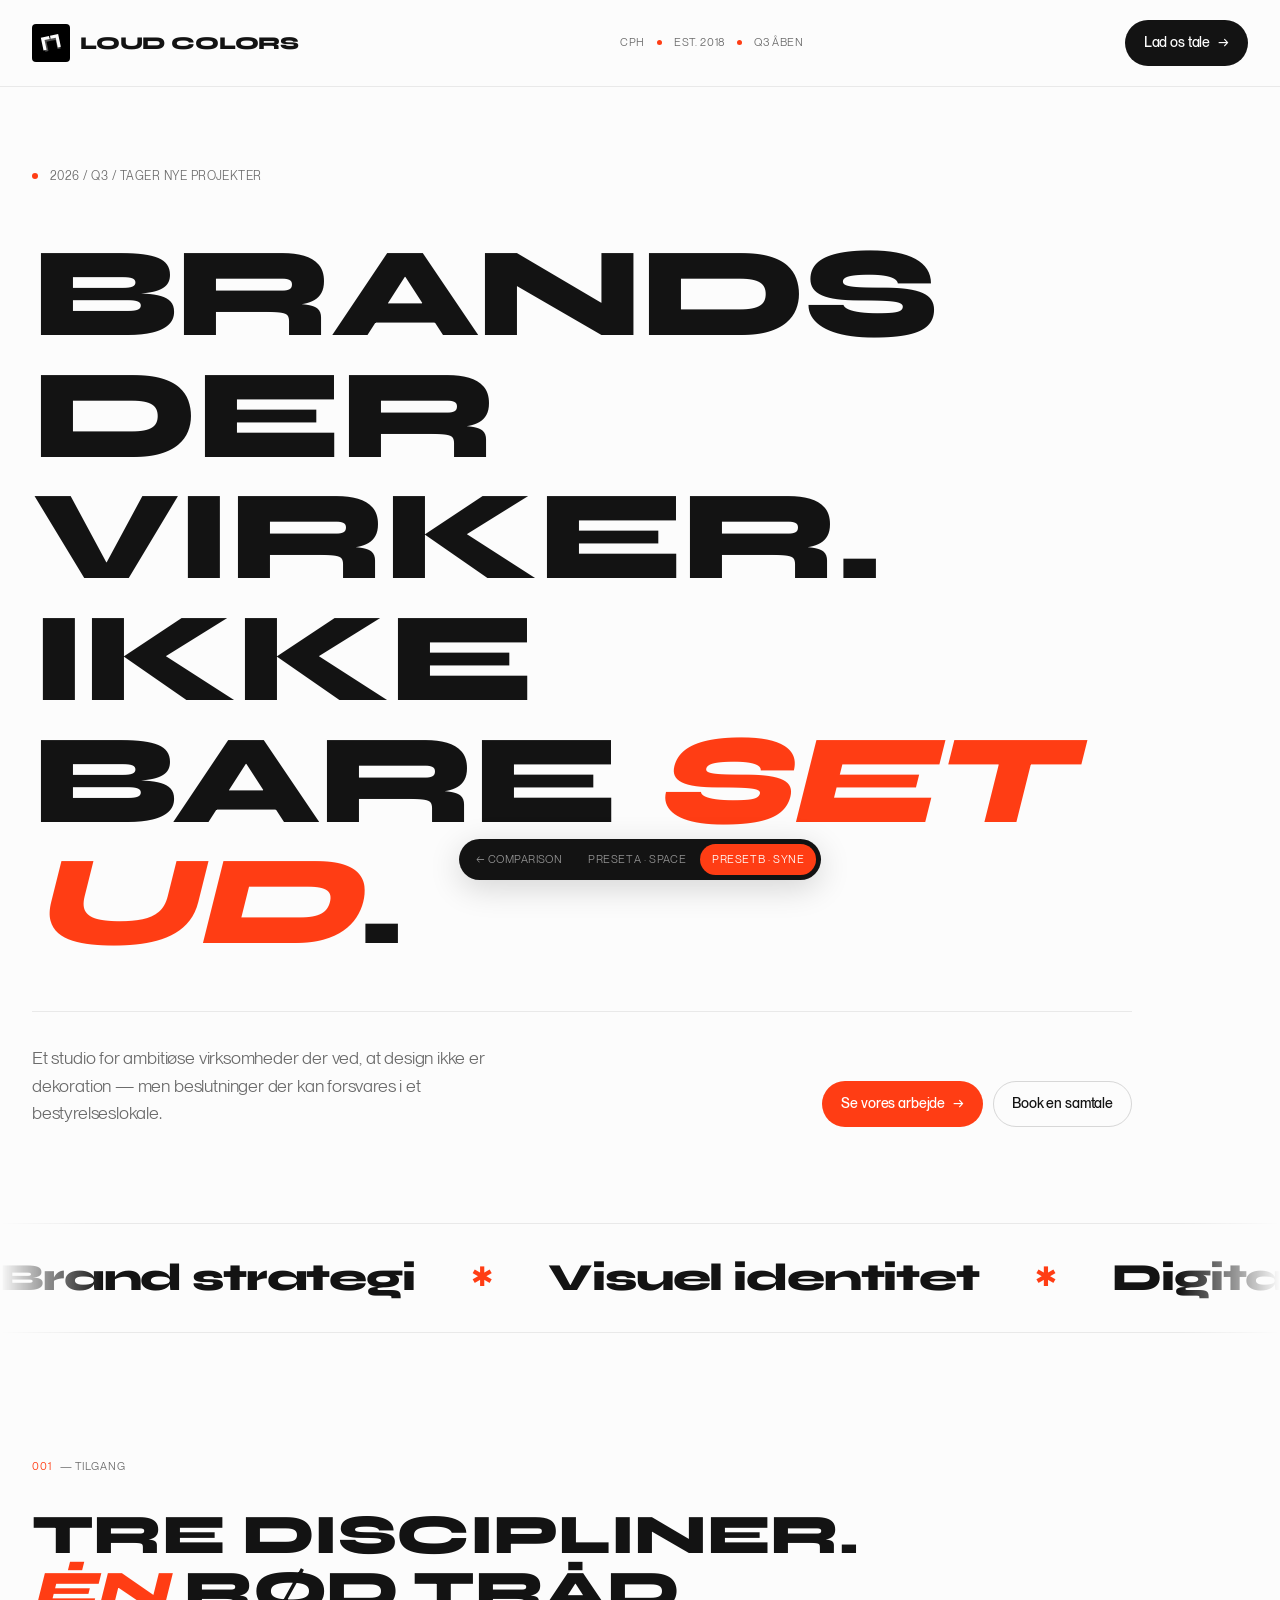
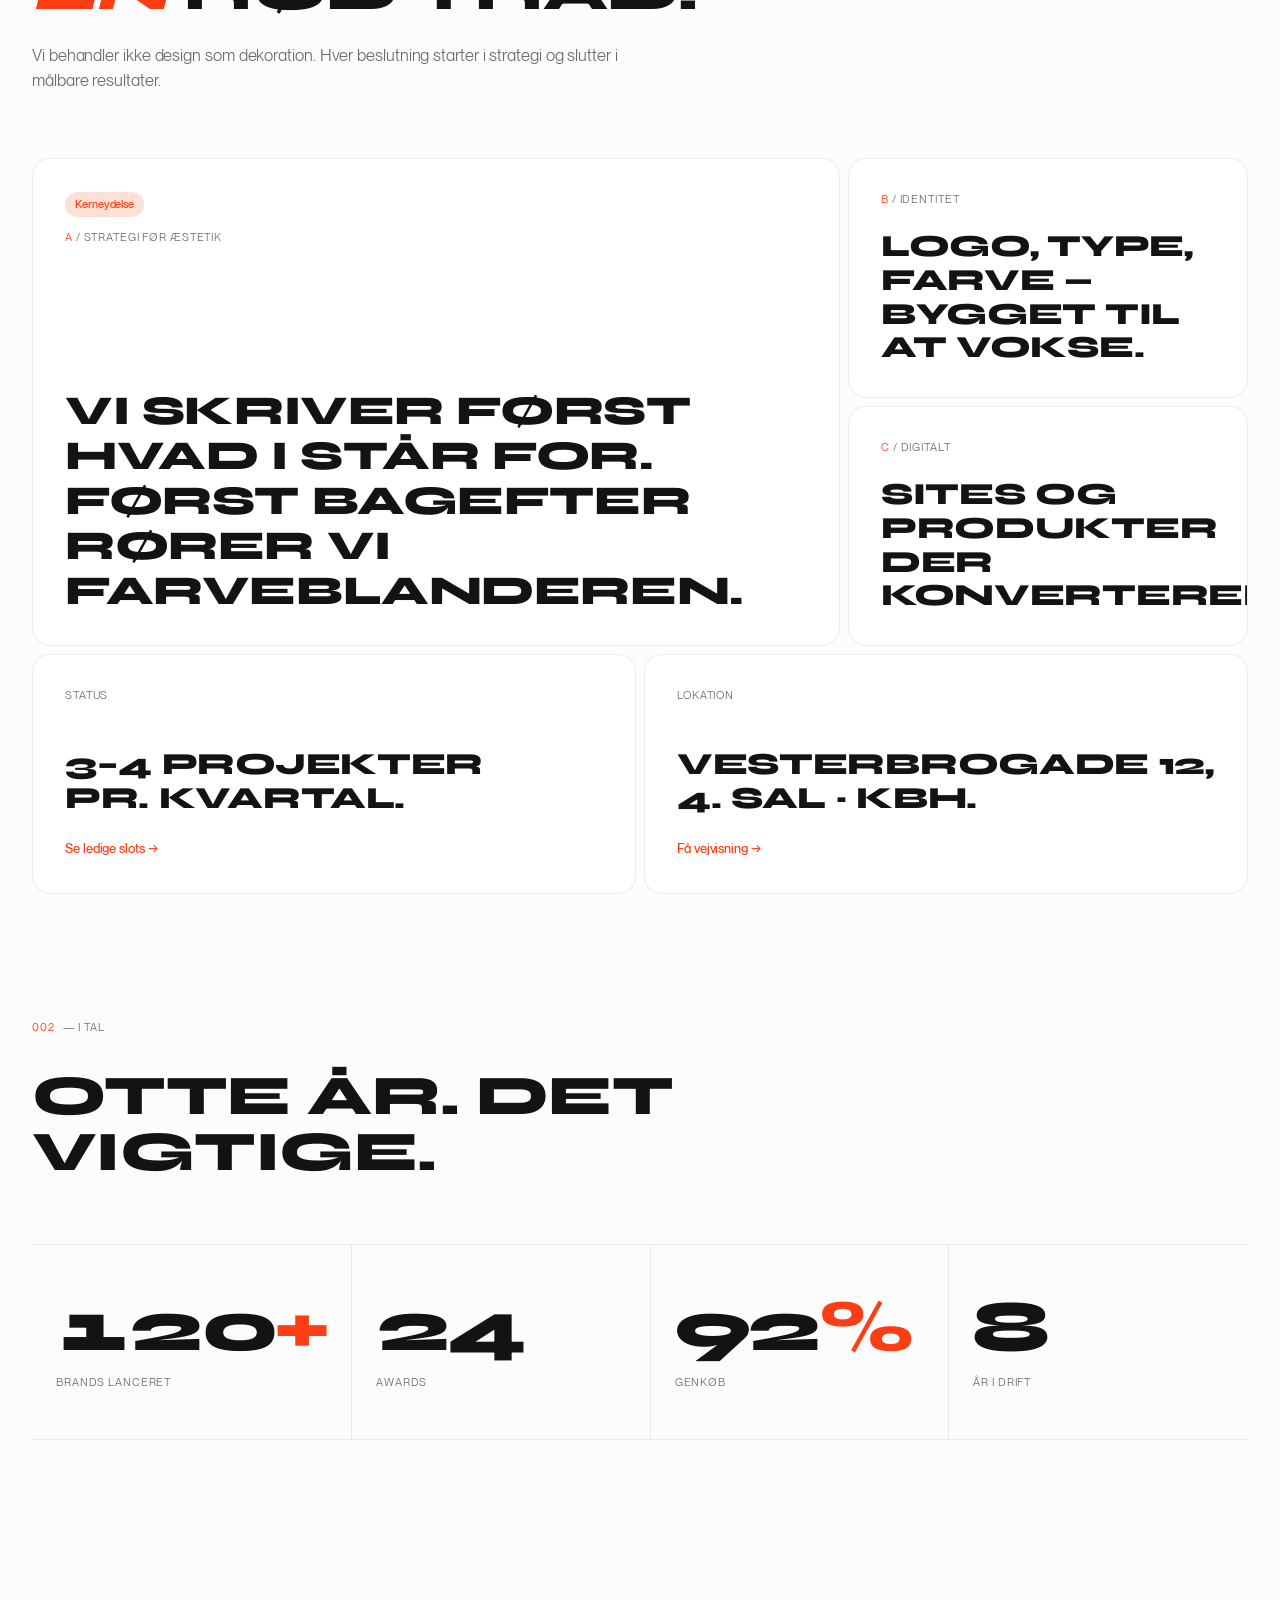
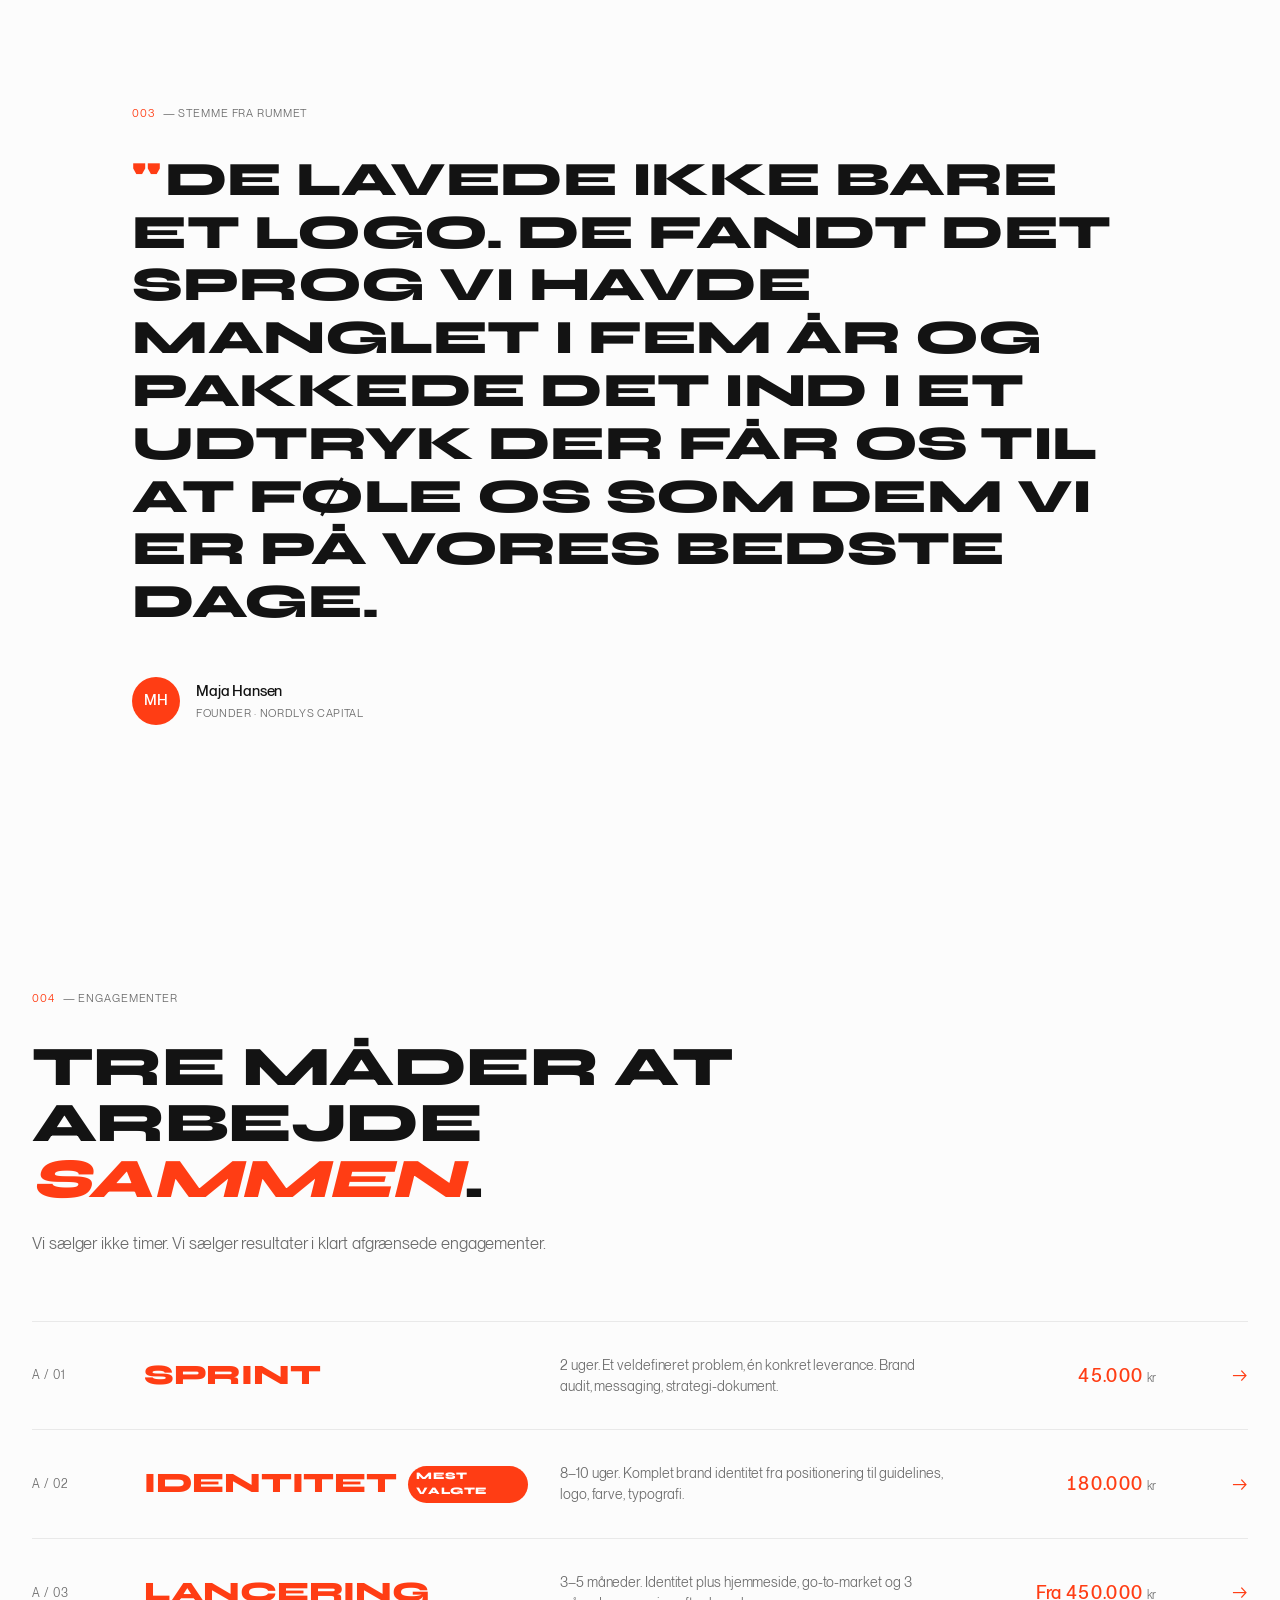
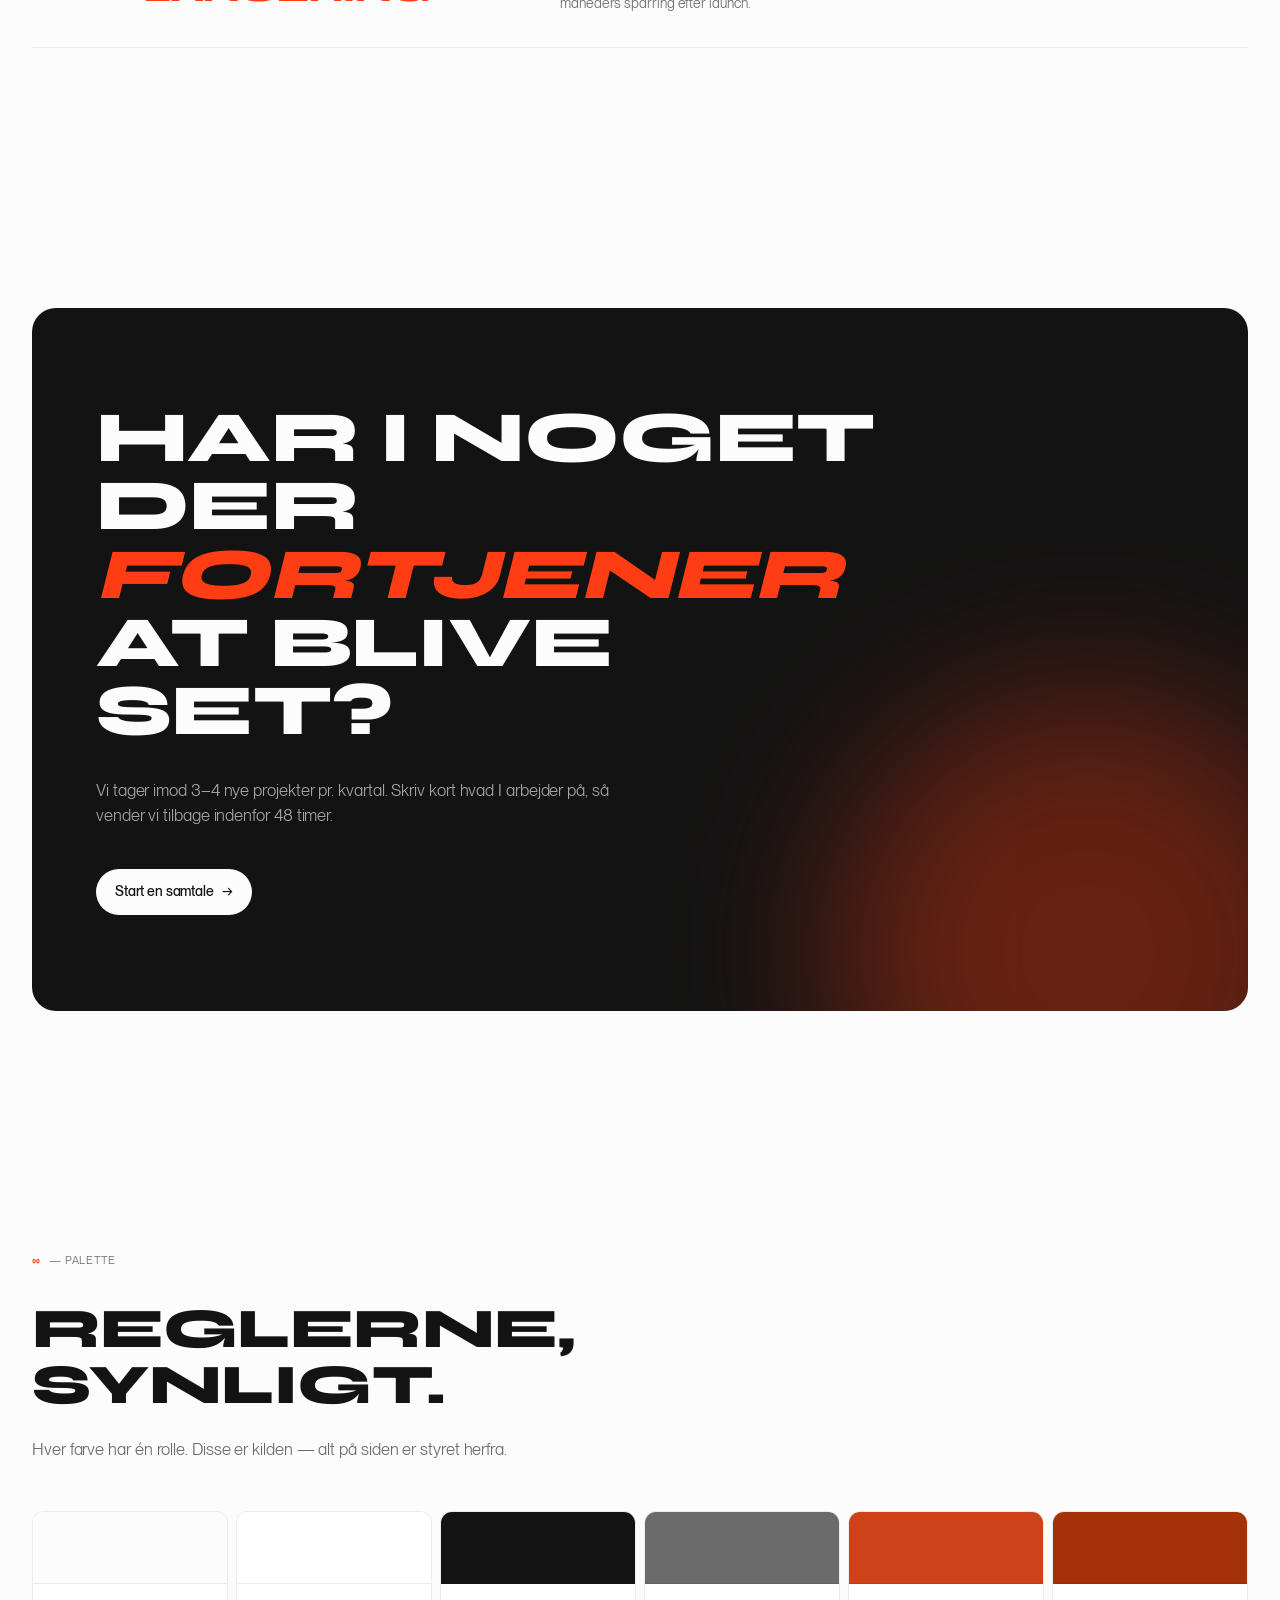
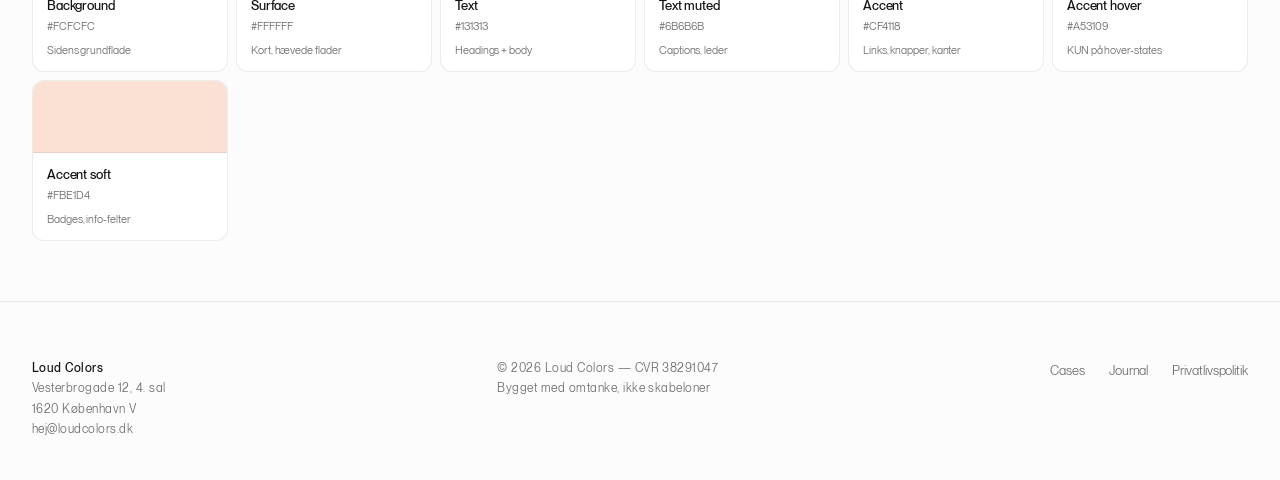
==== commit 2b0b56e3: "Fix Loud Colors mark: add both mirror L-shapes (two arrows, not one)" ====
--- a/preview-loud-syne.html
+++ b/preview-loud-syne.html
@@ -70,13 +70,19 @@
       <a href="#" class="logo-mark-block">
         <span class="logo-mark-svg">
           <svg viewBox="0 0 100 100" xmlns="http://www.w3.org/2000/svg" aria-label="Loud Colors mark">
-            <g transform="rotate(-8 50 50)">
-              <!-- shadow / offset layer -->
-              <polygon points="22,32 74,32 74,50 46,50 46,78 22,78" fill="rgba(255,255,255,0.30)"/>
-              <!-- main L shape -->
-              <polygon points="28,22 80,22 80,42 52,42 52,72 28,72" fill="#FCFCFC"/>
-              <!-- diagonal cut accent on top right -->
-              <polygon points="62,22 80,22 80,42 70,42" fill="rgba(0,0,0,0.18)"/>
+            <g transform="rotate(-12 50 50)">
+              <!-- Ghost / backdrop layer (offset, semi-transparent) -->
+              <g opacity="0.32">
+                <!-- Backwards-L (top + left down) -->
+                <polygon points="22,30 52,30 52,42 34,42 34,78 22,78" fill="#FCFCFC"/>
+                <!-- 7 (top + right down) -->
+                <polygon points="52,30 82,30 82,78 70,78 70,42 52,42" fill="#FCFCFC"/>
+              </g>
+              <!-- Main solid layer -->
+              <!-- Backwards-L (left arrow) -->
+              <polygon points="16,22 48,22 48,34 28,34 28,72 16,72" fill="#FCFCFC"/>
+              <!-- 7 (right arrow) -->
+              <polygon points="52,22 84,22 84,72 72,72 72,34 52,34" fill="#FCFCFC"/>
             </g>
           </svg>
         </span>
